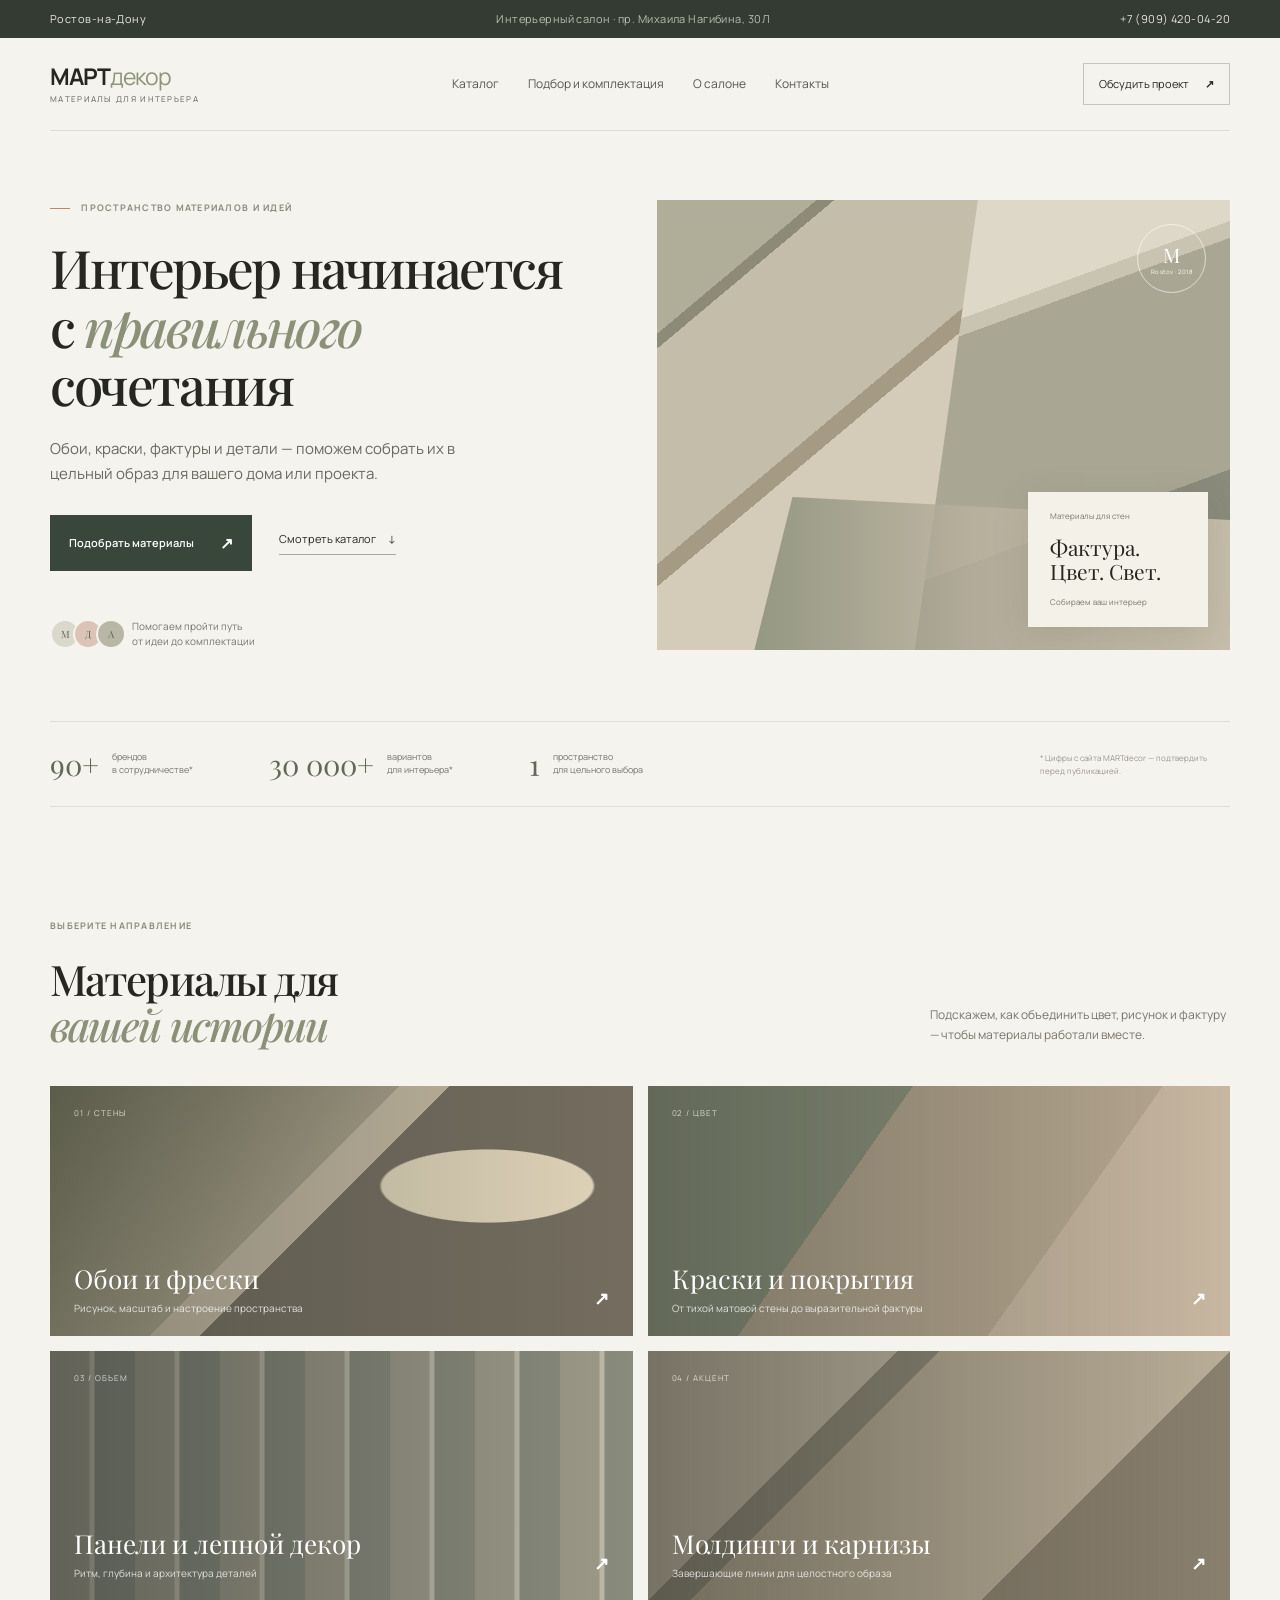
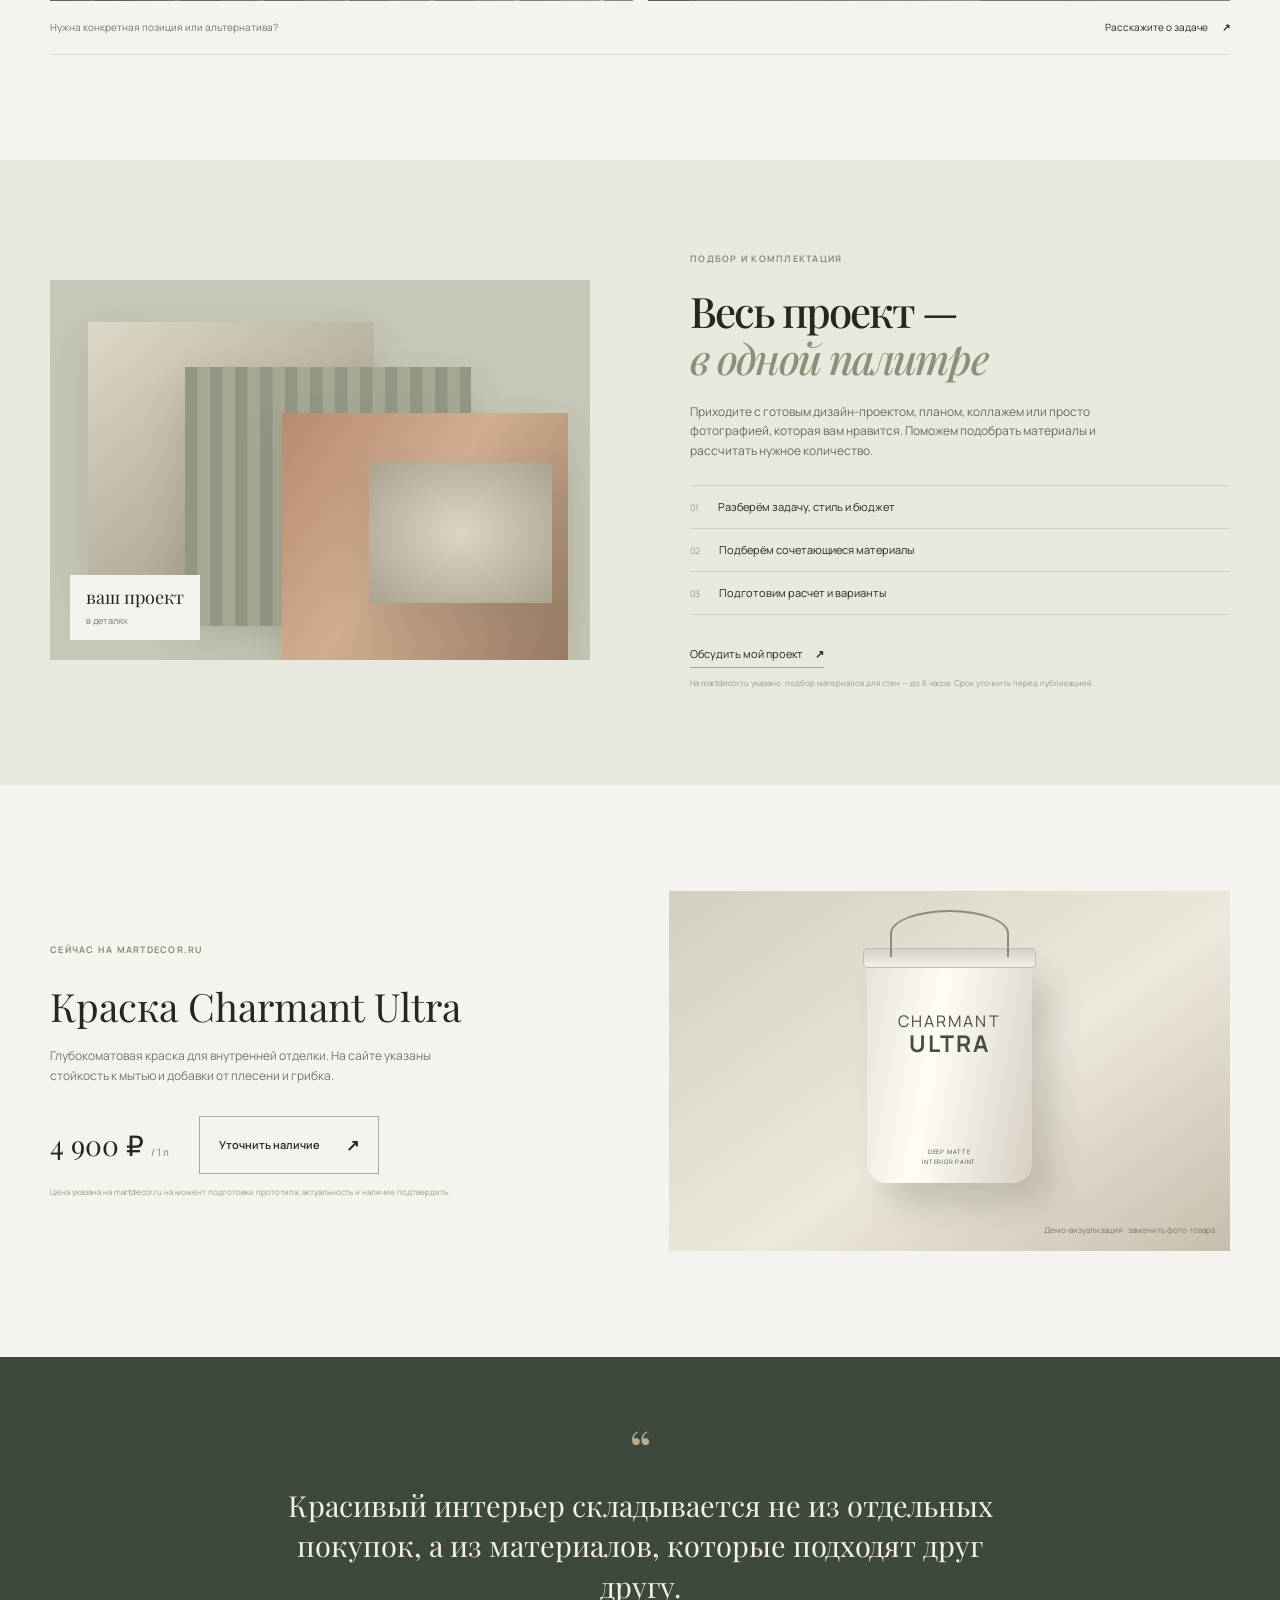
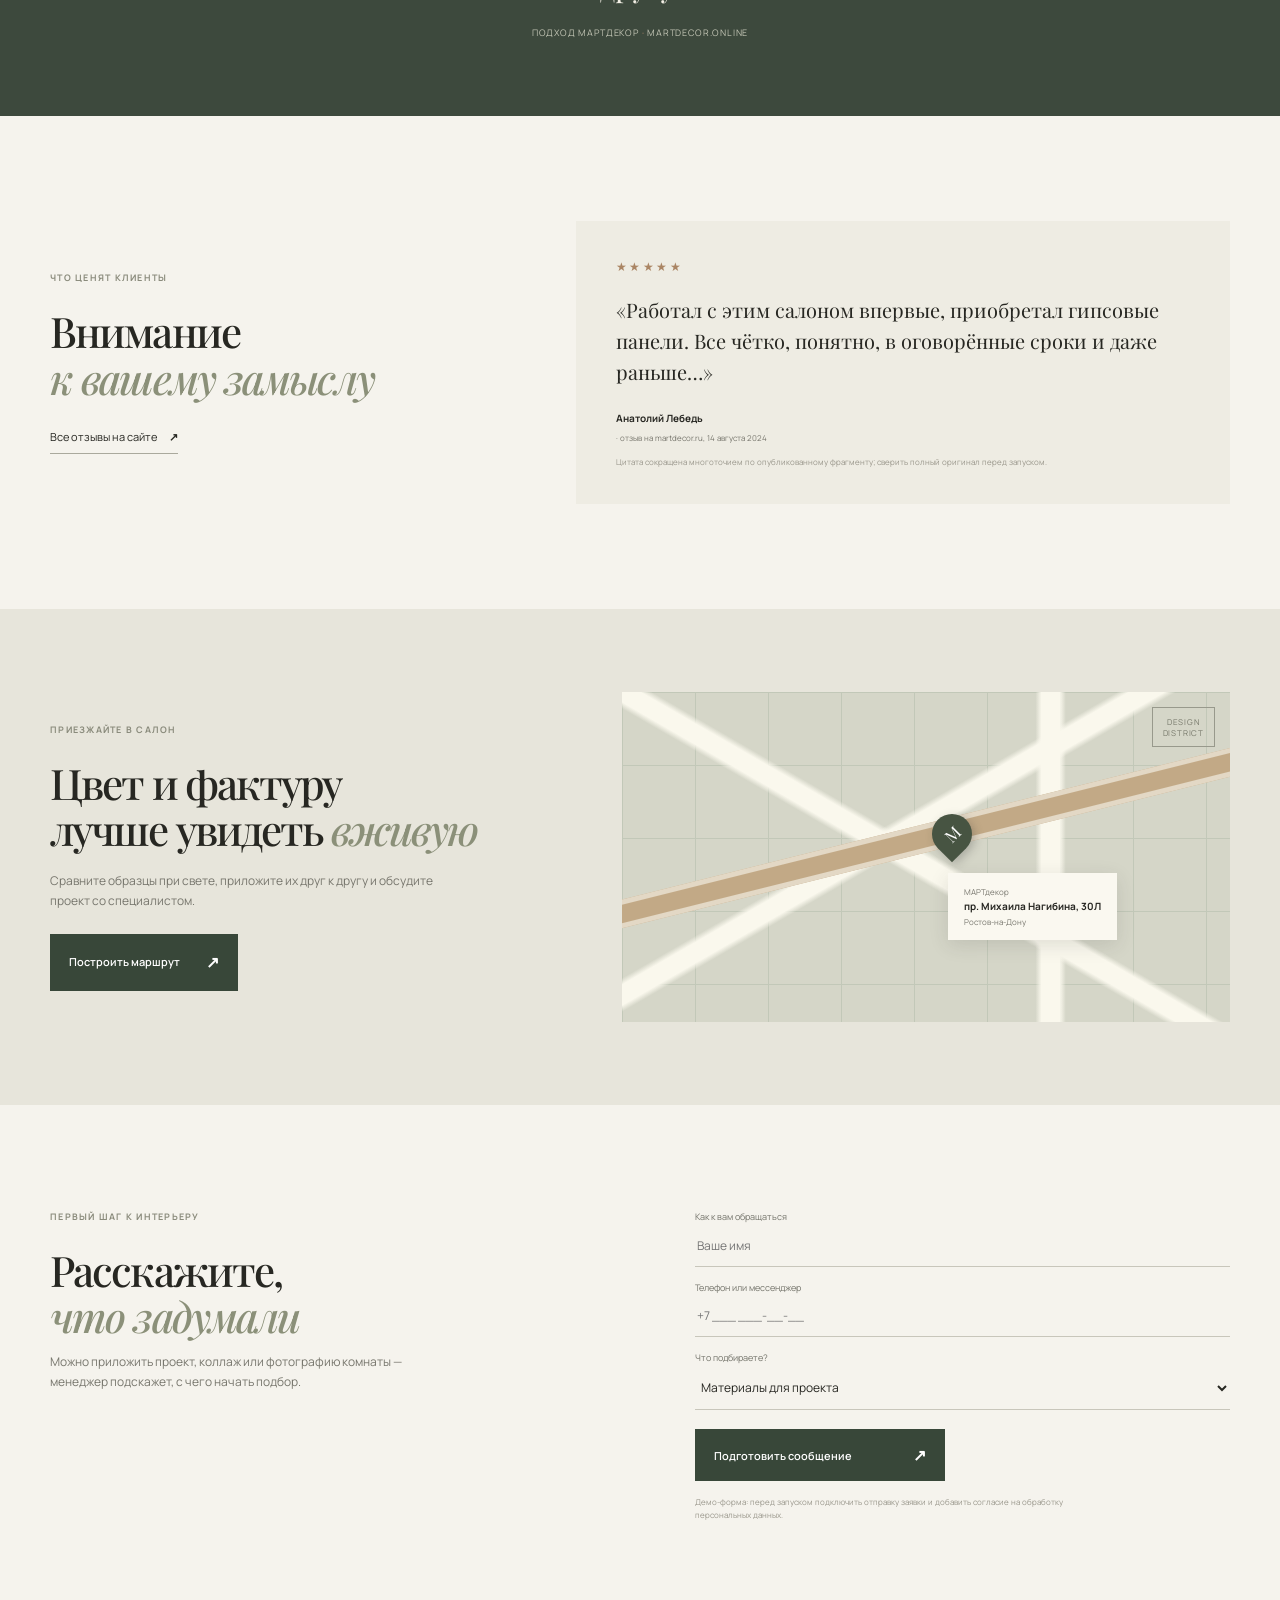
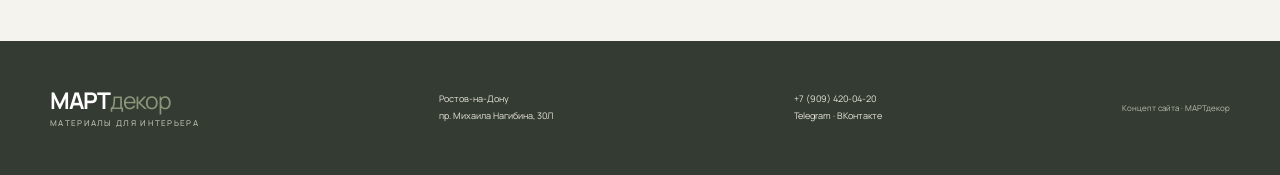
==== prototype/index.html @ 270fc5ff "Publish MARTdecor presale prototype" ====
<!doctype html>
<html lang="ru">
<head>
  <meta charset="utf-8"><meta name="viewport" content="width=device-width, initial-scale=1">
  <meta name="description" content="МАРТдекор — материалы для интерьера, подбор сочетаний и комплектация проекта в Ростове-на-Дону.">
  <title>МАРТдекор — материалы, которые складываются в интерьер</title>
  <link rel="preconnect" href="https://fonts.googleapis.com"><link rel="preconnect" href="https://fonts.gstatic.com" crossorigin>
  <link href="https://fonts.googleapis.com/css2?family=Manrope:wght@400;500;600;700&family=Playfair+Display:wght@500;600&display=swap" rel="stylesheet">
  <link rel="stylesheet" href="css/style.css">
</head>
<body>
<div class="topline">Ростов-на-Дону <span>Интерьерный салон · пр. Михаила Нагибина, 30Л</span><a href="tel:+79094200420">+7 (909) 420-04-20</a></div>
<header class="header wrap"><a class="logo" href="#top">МАРТ<span>декор</span><i>материалы для интерьера</i></a><nav><a href="#catalog">Каталог</a><a href="#approach">Подбор и комплектация</a><a href="#about">О салоне</a><a href="#contacts">Контакты</a></nav><a class="header-cta" href="#request">Обсудить проект <b>↗</b></a><button class="menu" aria-label="Открыть меню">☰</button></header>
<main id="top">
  <section class="hero wrap"><div class="hero-copy"><p class="eyebrow"><span></span> Пространство материалов и идей</p><h1>Интерьер начинается<br>с <em>правильного</em> сочетания</h1><p class="lead">Обои, краски, фактуры и детали — поможем собрать их в цельный образ для вашего дома или проекта.</p><div class="hero-actions"><a class="button dark" href="#request">Подобрать материалы <span>↗</span></a><a class="text-link" href="#catalog">Смотреть каталог <span>↓</span></a></div><div class="hero-note"><div class="avatars"><i>М</i><i>Д</i><i>А</i></div><span>Помогаем пройти путь<br>от идеи до комплектации</span></div></div>
    <div class="hero-art"><div class="art-panel art-a"></div><div class="art-panel art-b"></div><div class="art-panel art-c"></div><div class="art-label"><small>Материалы для стен</small><strong>Фактура.<br>Цвет. Свет.</strong><span>Собираем ваш интерьер</span></div><div class="circle-stamp">M<br><small>Rostov · 2018</small></div></div>
  </section>
  <section class="trust wrap"><div><strong>90+</strong><span>брендов<br>в сотрудничестве*</span></div><div><strong>30 000+</strong><span>вариантов<br>для интерьера*</span></div><div><strong>1</strong><span>пространство<br>для цельного выбора</span></div><p>* Цифры с сайта MARTdecor — подтвердить перед публикацией.</p></section>
  <section class="section wrap" id="catalog"><div class="section-head"><div><p class="eyebrow">Выберите направление</p><h2>Материалы для<br><em>вашей истории</em></h2></div><p>Подскажем, как объединить цвет, рисунок и фактуру — чтобы материалы работали вместе.</p></div>
    <div class="category-grid">
      <a class="category cat-wall" href="#request"><span class="category-no">01 / стены</span><div><h3>Обои и фрески</h3><p>Рисунок, масштаб и настроение пространства</p></div><b>↗</b></a>
      <a class="category cat-paint" href="#request"><span class="category-no">02 / цвет</span><div><h3>Краски и покрытия</h3><p>От тихой матовой стены до выразительной фактуры</p></div><b>↗</b></a>
      <a class="category cat-panel" href="#request"><span class="category-no">03 / объем</span><div><h3>Панели и лепной декор</h3><p>Ритм, глубина и архитектура деталей</p></div><b>↗</b></a>
      <a class="category cat-detail" href="#request"><span class="category-no">04 / акцент</span><div><h3>Молдинги и карнизы</h3><p>Завершающие линии для целостного образа</p></div><b>↗</b></a>
    </div><div class="catalog-foot"><span>Нужна конкретная позиция или альтернатива?</span><a href="#request">Расскажите о задаче <b>↗</b></a></div>
  </section>
  <section class="approach" id="approach"><div class="wrap approach-inner"><div class="approach-visual"><div class="swatch s1"></div><div class="swatch s2"></div><div class="swatch s3"></div><div class="swatch s4"></div><div class="swatch-caption">ваш проект<br><small>в деталях</small></div></div><div class="approach-copy"><p class="eyebrow">Подбор и комплектация</p><h2>Весь проект —<br><em>в одной палитре</em></h2><p>Приходите с готовым дизайн-проектом, планом, коллажем или просто фотографией, которая вам нравится. Поможем подобрать материалы и рассчитать нужное количество.</p><ul><li><span>01</span> Разберём задачу, стиль и бюджет</li><li><span>02</span> Подберём сочетающиеся материалы</li><li><span>03</span> Подготовим расчет и варианты</li></ul><a href="#request" class="text-link">Обсудить мой проект <b>↗</b></a><small class="source-note">На martdecor.ru указано: подбор материалов для стен — до 6 часов. Срок уточнить перед публикацией.</small></div></div></section>
  <section class="product wrap"><div class="product-copy"><p class="eyebrow">Сейчас на martdecor.ru</p><h2>Краска Charmant Ultra</h2><p>Глубокоматовая краска для внутренней отделки. На сайте указаны стойкость к мытью и добавки от плесени и грибка.</p><div class="product-bottom"><strong>4 900 ₽ <small>/ 1 л</small></strong><a class="button outline" href="#request">Уточнить наличие <span>↗</span></a></div><small class="source-note">Цена указана на martdecor.ru на момент подготовки прототипа; актуальность и наличие подтвердить.</small></div><div class="product-image"><div class="paint-can"><span>CHARMANT<br><b>ULTRA</b></span><small>DEEP MATTE<br>INTERIOR PAINT</small></div><span class="image-placeholder">Демо-визуализация · заменить фото товара</span></div></section>
  <section class="quote"><div class="wrap quote-inner"><span class="quote-mark">“</span><blockquote>Красивый интерьер складывается не из отдельных покупок, а из материалов, которые подходят друг другу.</blockquote><p>Подход МАРТдекор <span>·</span> martdecor.online</p></div></section>
  <section class="review wrap"><div><p class="eyebrow">Что ценят клиенты</p><h2>Внимание<br><em>к вашему замыслу</em></h2><a href="https://martdecor.ru/" class="text-link" target="_blank" rel="noreferrer">Все отзывы на сайте <b>↗</b></a></div><figure><div class="stars">★★★★★</div><blockquote>«Работал с этим салоном впервые, приобретал гипсовые панели. Все чётко, понятно, в оговорённые сроки и даже раньше…»</blockquote><figcaption>Анатолий Лебедь <span>· отзыв на martdecor.ru, 14 августа 2024</span></figcaption><small class="source-note">Цитата сокращена многоточием по опубликованному фрагменту; сверить полный оригинал перед запуском.</small></figure></section>
  <section class="visit" id="contacts"><div class="wrap visit-inner"><div><p class="eyebrow">Приезжайте в салон</p><h2>Цвет и фактуру<br>лучше увидеть <em>вживую</em></h2><p>Сравните образцы при свете, приложите их друг к другу и обсудите проект со специалистом.</p><a class="button dark" href="https://yandex.ru/maps/?text=Ростов-на-Дону%20проспект%20Михаила%20Нагибина%2030Л" target="_blank" rel="noreferrer">Построить маршрут <span>↗</span></a></div><div class="map-card"><div class="map-lines"></div><div class="map-pin">M</div><div class="map-label"><small>МАРТдекор</small><strong>пр. Михаила Нагибина, 30Л</strong><span>Ростов-на-Дону</span></div><div class="map-stamp">Design<br>District</div></div></div></section>
  <section class="request wrap" id="request"><div><p class="eyebrow">Первый шаг к интерьеру</p><h2>Расскажите,<br><em>что задумали</em></h2><p>Можно приложить проект, коллаж или фотографию комнаты — менеджер подскажет, с чего начать подбор.</p></div><form id="request-form"><label>Как к вам обращаться<input name="name" placeholder="Ваше имя" required></label><label>Телефон или мессенджер<input name="contact" placeholder="+7 ___ ___-__-__" required></label><label>Что подбираете?<select name="topic"><option>Материалы для проекта</option><option>Обои или фреска</option><option>Краска или декоративное покрытие</option><option>Панели или лепной декор</option><option>Другое</option></select></label><button class="button dark" type="submit">Подготовить сообщение <span>↗</span></button><small>Демо-форма: перед запуском подключить отправку заявки и добавить согласие на обработку персональных данных.</small><p class="form-result" aria-live="polite"></p></form></section>
</main>
<footer><div class="wrap footer-inner"><a class="logo" href="#top">МАРТ<span>декор</span><i>материалы для интерьера</i></a><div class="footer-address">Ростов-на-Дону<br>пр. Михаила Нагибина, 30Л</div><div><a href="tel:+79094200420">+7 (909) 420-04-20</a><br><a href="https://t.me/martdecorrostov" target="_blank" rel="noreferrer">Telegram</a> · <a href="https://vk.ru/martdecoronline" target="_blank" rel="noreferrer">ВКонтакте</a></div><small>Концепт сайта · МАРТдекор</small></div></footer>
<script src="js/main.js"></script>
</body></html>
---- prototype/css/style.css ----
:root{--ink:#272722;--muted:#77766d;--paper:#f5f3ed;--white:#fffefa;--green:#384739;--sage:#a6a892;--line:#dedbd1;--clay:#bf866b;--serif:'Playfair Display',Georgia,serif;--sans:'Manrope',Arial,sans-serif}*{box-sizing:border-box}html{scroll-behavior:smooth}body{margin:0;color:var(--ink);background:var(--paper);font-family:var(--sans);font-size:14px;line-height:1.65}a{color:inherit;text-decoration:none}.wrap{width:min(1180px,calc(100% - 72px));margin:auto}.topline{height:38px;background:#343b32;color:#e9e7dc;padding:0 max(calc((100% - 1180px)/2),36px);display:flex;align-items:center;justify-content:space-between;font-size:11px;letter-spacing:.04em}.topline span{color:#b9bdad}.header{height:93px;display:flex;align-items:center;justify-content:space-between;border-bottom:1px solid var(--line)}.logo{font-size:23px;font-weight:700;line-height:1;letter-spacing:-1px}.logo span{font-weight:400;color:#8d967b}.logo i{display:block;font-style:normal;font-weight:500;font-size:8px;letter-spacing:1.3px;text-transform:uppercase;color:var(--muted);margin-top:7px}.header nav{display:flex;gap:29px;color:#55564e;font-size:12px}.header nav a:hover,.text-link:hover{color:#9b684d}.header-cta{border:1px solid #c7c4b8;padding:11px 15px;font-size:11px}.header-cta b{margin-left:14px}.menu{display:none;border:0;background:none;font-size:22px}.hero{min-height:590px;display:grid;grid-template-columns:1fr 1.04fr;align-items:center;gap:56px;padding-top:38px;padding-bottom:40px}.eyebrow{text-transform:uppercase;letter-spacing:.14em;font-size:9px;font-weight:700;color:#8a8b7c;margin:0 0 22px}.eyebrow span{display:inline-block;width:20px;height:1px;background:var(--clay);vertical-align:middle;margin-right:8px}.hero h1,.section h2,.approach h2,.visit h2,.request h2,.review h2{font-family:var(--serif);font-weight:500;letter-spacing:-.045em;line-height:1.11;font-size:53px;margin:0}.hero h1 em,h2 em{font-weight:500;color:#8b9079}.lead{font-size:15px;color:#69695f;max-width:430px;margin:23px 0 28px}.hero-actions{display:flex;align-items:center;gap:27px}.button{display:inline-flex;align-items:center;justify-content:space-between;gap:26px;padding:15px 19px;font-family:var(--sans);font-size:11px;font-weight:600;border:0;cursor:pointer;transition:.2s}.button span{font-size:16px}.button.dark{background:var(--green);color:white}.button.dark:hover{background:#58614d}.button.outline{border:1px solid #aaa99d;color:var(--ink);background:transparent}.text-link{font-size:11px;border-bottom:1px solid #aaa99d;padding-bottom:6px}.text-link span,.text-link b{margin-left:10px}.hero-note{display:flex;align-items:center;gap:13px;margin-top:48px;font-size:10px;color:var(--muted);line-height:1.5}.avatars{display:flex}.avatars i{font-style:normal;width:30px;height:30px;border-radius:50%;display:grid;place-items:center;background:#d9d8ca;border:2px solid var(--paper);margin-right:-7px;font-family:var(--serif);color:#626757}.avatars i:nth-child(2){background:#dbc4b6}.avatars i:nth-child(3){background:#b8b7a5}.hero-art{height:450px;position:relative;overflow:hidden;background:#d6d5c9}.art-panel{position:absolute;inset:0}.art-a{width:61%;right:auto;background:linear-gradient(140deg,#b0ad99 0 18%,#8d8b77 18% 20%,#c3bdaa 20% 49%,#a59b84 49% 52%,#d4cbb8 52%);clip-path:polygon(0 0,100% 0,87% 100%,0 100%)}.art-b{left:45%;width:55%;background:linear-gradient(160deg,#ded8c8 0 24%,#c9c3b2 24% 27%,#a9a794 27% 68%,#8a8b7b 68%);clip-path:polygon(20% 0,100% 0,100% 100%,0 100%)}.art-c{inset:auto 0 0 17%;height:34%;background:linear-gradient(90deg,#868c76,#b9b19e 45%,#d3c9b5);clip-path:polygon(8% 0,100% 15%,100% 100%,0 100%);opacity:.82}.art-label{position:absolute;right:22px;bottom:23px;background:#f4f1e8;padding:17px 22px 19px;width:180px;box-shadow:0 8px 35px #36372b20}.art-label small,.art-label span{font-size:8px;color:#79796d;display:block}.art-label strong{display:block;font:21px/1.15 var(--serif);margin:12px 0}.circle-stamp{position:absolute;top:24px;right:24px;border:1px solid #fff9;color:#fff;width:69px;height:69px;border-radius:50%;display:grid;align-content:center;text-align:center;font:20px var(--serif)}.circle-stamp small{font:6px var(--sans);letter-spacing:.08em}.trust{border-top:1px solid var(--line);border-bottom:1px solid var(--line);display:flex;align-items:center;gap:76px;padding:23px 0;position:relative}.trust div{display:flex;align-items:center;gap:13px}.trust strong{font:29px var(--serif);color:#606a57}.trust span{font-size:9px;line-height:1.4;color:var(--muted)}.trust>p{margin:0 0 0 auto;max-width:190px;font-size:8px;color:#98968c}.section{padding-top:112px;padding-bottom:105px}.section-head{display:flex;align-items:end;justify-content:space-between;margin-bottom:37px}.section-head h2,.approach h2,.visit h2,.request h2,.review h2{font-size:42px}.section-head>p{width:300px;color:var(--muted);font-size:12px;margin-bottom:4px}.category-grid{display:grid;grid-template-columns:1fr 1fr;gap:15px}.category{height:250px;position:relative;padding:20px 24px;display:flex;flex-direction:column;justify-content:space-between;overflow:hidden;color:white;background:#777}.category:before{content:'';position:absolute;inset:0;transition:.5s}.category:hover:before{transform:scale(1.04)}.category>*{position:relative;z-index:1}.category-no{font-size:8px;letter-spacing:.12em;text-transform:uppercase;opacity:.75}.category h3{font:26px var(--serif);margin:0 0 4px}.category p{font-size:10px;opacity:.8;margin:0}.category>b{position:absolute;right:24px;bottom:22px;font-size:18px}.cat-wall:before{background:linear-gradient(90deg,#33372f66,#33372f05),radial-gradient(ellipse at 75% 40%,#e4d8bd 0 17%,transparent 17.5%),linear-gradient(135deg,#77755e,#a9a18a 42%,#c7bba5 42% 48%,#756e60 48%)}.cat-paint:before{background:linear-gradient(90deg,#34392f77,#34392f00),linear-gradient(125deg,#8c927d 0 35%,#b8a891 35% 68%,#c8b7a1 68%)}.cat-panel:before{background:linear-gradient(90deg,#272b2780,#272b2700),repeating-linear-gradient(90deg,#9d9a89 0 39px,#bebaa8 40px 44px,#898b7d 45px 85px)}.cat-detail:before{background:linear-gradient(90deg,#31312988,#31312900),linear-gradient(135deg,#c7bda9 0 30%,#8e8a78 30% 35%,#b9ad97 35% 70%,#8a806e 70%)}.catalog-foot{display:flex;justify-content:space-between;border-bottom:1px solid var(--line);padding:18px 0;color:var(--muted);font-size:10px}.catalog-foot a{color:var(--ink)}.catalog-foot b{margin-left:12px}.approach{background:#e9e8de}.approach-inner{display:grid;grid-template-columns:1fr 1fr;gap:100px;align-items:center;padding-top:92px;padding-bottom:96px}.approach-visual{height:380px;position:relative;background:#c7c7b7;overflow:hidden}.swatch{position:absolute;width:53%;height:68%;box-shadow:0 18px 38px #49483c28}.s1{left:7%;top:11%;background:linear-gradient(140deg,#ded8c8,#b9b4a0 53%,#928b79)}.s2{left:25%;top:23%;background:repeating-linear-gradient(90deg,#919783 0 12px,#a5a994 13px 25px)}.s3{left:43%;top:35%;background:linear-gradient(125deg,#b68b70,#d1ae91 45%,#957960)}.s4{left:59%;top:48%;width:34%;height:37%;background:radial-gradient(ellipse at 50% 50%,#ddd5c4,#a9a28f)}.swatch-caption{position:absolute;bottom:20px;left:20px;background:#f5f3ed;padding:12px 16px;font:18px var(--serif);line-height:1.15}.swatch-caption small{font:9px var(--sans);color:var(--muted)}.approach-copy>p:not(.eyebrow){font-size:12px;color:#68695f;max-width:450px;margin:20px 0}.approach-copy ul{list-style:none;padding:0;margin:24px 0 26px;border-top:1px solid #d1d0c4}.approach-copy li{border-bottom:1px solid #d1d0c4;padding:12px 0;font-size:11px}.approach-copy li span{font-size:9px;color:#989a88;margin-right:17px}.source-note{display:block;font-size:8px;line-height:1.5;color:#99968b;margin-top:12px}.product{display:grid;grid-template-columns:1fr 1.05fr;gap:84px;align-items:center;padding-top:106px;padding-bottom:106px}.product-copy h2{font:39px var(--serif);margin:0 0 14px}.product-copy>p:not(.eyebrow){font-size:12px;color:var(--muted);max-width:390px}.product-bottom{display:flex;align-items:center;gap:30px;margin-top:30px}.product-bottom>strong{font:28px var(--serif)}.product-bottom small{font:10px var(--sans);color:var(--muted)}.product-image{height:360px;display:grid;place-items:center;position:relative;background:linear-gradient(145deg,#d3d0c0,#ece8dc 56%,#c5c0ad)}.paint-can{width:165px;height:225px;background:linear-gradient(100deg,#e7e3d8,#fffdf5 40%,#d6d0c3);border-radius:7px 7px 20px 20px;box-shadow:19px 22px 32px #35332930;position:relative;padding:55px 18px 15px;display:flex;flex-direction:column;justify-content:space-between;color:#43503f}.paint-can:before{content:'';position:absolute;height:18px;left:-4px;right:-4px;top:-10px;border-radius:4px;background:linear-gradient(#d5d0c4,#f3efe4);border:1px solid #c3bdae}.paint-can:after{content:'';position:absolute;border:2px solid #8c8b7e;border-bottom:0;width:115px;height:45px;border-radius:50% 50% 0 0;left:23px;top:-48px}.paint-can span{text-align:center;font-size:16px;letter-spacing:.13em;line-height:1.1}.paint-can span b{font-size:23px}.paint-can small{text-align:center;font-size:6px;letter-spacing:.13em}.image-placeholder{position:absolute;bottom:14px;right:15px;font-size:8px;color:#77766d}.quote{background:#3d493d;color:#f4f0e6;text-align:center}.quote-inner{padding:69px 20px 66px;max-width:850px}.quote-mark{font:55px var(--serif);color:#b5ad92;line-height:.8}.quote blockquote{font:29px/1.4 var(--serif);margin:8px auto 20px;max-width:760px}.quote p{font-size:9px;letter-spacing:.09em;color:#c3c5b5;text-transform:uppercase}.quote p span{color:#c99473}.review{padding-top:105px;padding-bottom:105px;display:grid;grid-template-columns:.8fr 1.2fr;gap:90px;align-items:center}.review .text-link{display:inline-block;margin-top:27px}.review figure{margin:0;background:#eeece3;padding:36px 40px}.stars{color:#aa8564;letter-spacing:.2em;font-size:12px}.review figure blockquote{font:20px/1.55 var(--serif);margin:17px 0 23px}.review figcaption{font-size:10px;font-weight:700}.review figcaption span{display:block;font-size:8px;font-weight:400;color:var(--muted);margin-top:4px}.visit{background:#e7e5db}.visit-inner{display:grid;grid-template-columns:.9fr 1.1fr;gap:75px;align-items:center;padding-top:83px;padding-bottom:83px}.visit-inner>div:first-child>p:not(.eyebrow){max-width:390px;color:var(--muted);font-size:12px;margin:18px 0 24px}.map-card{height:330px;position:relative;overflow:hidden;background-color:#d5d6c8;background-image:linear-gradient(30deg,transparent 46%,#faf8ed 47% 50%,transparent 51%),linear-gradient(150deg,transparent 42%,#faf8ed 43% 46%,transparent 47%),linear-gradient(90deg,transparent 68%,#faf8ed 69% 72%,transparent 73%),linear-gradient(#c2c8b8 1px,transparent 1px),linear-gradient(90deg,#c2c8b8 1px,transparent 1px);background-size:auto,auto,auto,73px 73px,73px 73px}.map-lines{position:absolute;inset:40% -20% auto;height:28px;background:#c2a986;transform:rotate(-14deg);border-block:5px solid #e3d8c5}.map-pin{position:absolute;top:37%;left:51%;width:40px;height:40px;border-radius:50% 50% 50% 0;transform:rotate(-45deg);display:grid;place-items:center;background:#475442;color:white;font:17px var(--serif);box-shadow:0 4px 10px #3334}.map-pin:first-letter{transform:rotate(45deg)}.map-label{position:absolute;top:55%;left:calc(51% + 16px);background:#faf8f0;padding:12px 16px;box-shadow:0 5px 18px #3332}.map-label small,.map-label span{display:block;color:var(--muted);font-size:8px}.map-label strong{display:block;font-size:10px}.map-stamp{position:absolute;right:15px;top:15px;border:1px solid #98998c;padding:8px 10px;text-align:center;text-transform:uppercase;letter-spacing:.1em;font-size:8px;line-height:1.4;color:#77796b}.request{display:grid;grid-template-columns:1fr 1fr;gap:110px;padding-top:105px;padding-bottom:105px}.request>div>p:not(.eyebrow){max-width:380px;font-size:12px;color:var(--muted)}.request form{display:grid;gap:14px}.request label{font-size:9px;color:#73736a}.request input,.request select{display:block;width:100%;border:0;border-bottom:1px solid #c8c6bb;background:transparent;padding:12px 2px;font:12px var(--sans);color:var(--ink);outline:none}.request input:focus,.request select:focus{border-color:var(--green)}.request form .button{margin-top:5px;max-width:250px}.request form>small{font-size:8px;color:#99968b;max-width:390px}.form-result{margin:0;color:var(--green);font-size:11px}footer{background:#343b32;color:#e9e7dc}.footer-inner{min-height:134px;display:flex;align-items:center;justify-content:space-between}.footer-inner .logo{color:white}.footer-inner .logo i{color:#b9bdad}.footer-inner>div,.footer-inner>div a{font-size:9px;line-height:1.8}.footer-inner>small{font-size:8px;color:#b9bdad}.footer-inner>div a:hover{color:white}
@media(max-width:900px){.wrap{width:calc(100% - 44px)}.header nav{gap:15px}.header nav a{font-size:10px}.header-cta{display:none}.hero{gap:28px;min-height:510px}.hero h1{font-size:43px}.hero-art{height:390px}.trust{gap:30px}.trust>p{display:none}.approach-inner,.visit-inner{gap:45px}.product{gap:45px}.review{gap:45px}.request{gap:50px}}
@media(max-width:650px){body{font-size:13px}.wrap{width:calc(100% - 36px)}.topline{padding:0 18px;height:34px;font-size:9px}.topline span{display:none}.header{height:72px}.header nav{display:none;position:absolute;z-index:5;top:106px;left:0;right:0;padding:15px 20px;background:var(--paper);border-bottom:1px solid var(--line);flex-direction:column}.header nav.open{display:flex}.menu{display:block}.logo{font-size:21px}.hero{display:flex;flex-direction:column;align-items:stretch;gap:30px;padding-top:54px}.hero h1{font-size:41px}.lead{font-size:13px}.hero-art{height:330px}.hero-note{margin-top:32px}.trust{gap:17px;justify-content:space-between;padding:18px 0}.trust div{display:block}.trust strong{display:block;font-size:24px}.trust span{font-size:8px}.section{padding-top:75px;padding-bottom:70px}.section-head{display:block}.section-head h2,.approach h2,.visit h2,.request h2,.review h2{font-size:36px}.section-head>p{width:auto;max-width:350px;margin-top:17px}.category-grid{grid-template-columns:1fr;gap:10px}.category{height:208px}.category h3{font-size:24px}.catalog-foot{gap:14px;align-items:start}.catalog-foot span{max-width:170px}.approach-inner{grid-template-columns:1fr;gap:35px;padding-top:65px;padding-bottom:68px}.approach-visual{height:290px}.approach-copy>p:not(.eyebrow){font-size:11px}.product{grid-template-columns:1fr;gap:28px;padding-top:70px;padding-bottom:70px}.product-copy h2{font-size:33px}.product-image{height:300px}.product-bottom{gap:16px}.product-bottom .button{padding:13px}.quote-inner{padding:54px 0}.quote blockquote{font-size:23px}.review{grid-template-columns:1fr;gap:28px;padding-top:72px;padding-bottom:72px}.review figure{padding:27px 24px}.review figure blockquote{font-size:18px}.visit-inner{grid-template-columns:1fr;gap:30px;padding-top:65px;padding-bottom:65px}.map-card{height:275px}.request{grid-template-columns:1fr;gap:28px;padding-top:72px;padding-bottom:72px}.footer-inner{padding-top:25px;padding-bottom:25px;display:grid;grid-template-columns:1fr 1fr;gap:20px}.footer-inner>small{grid-column:1 / -1}.footer-address{font-size:8px!important}}
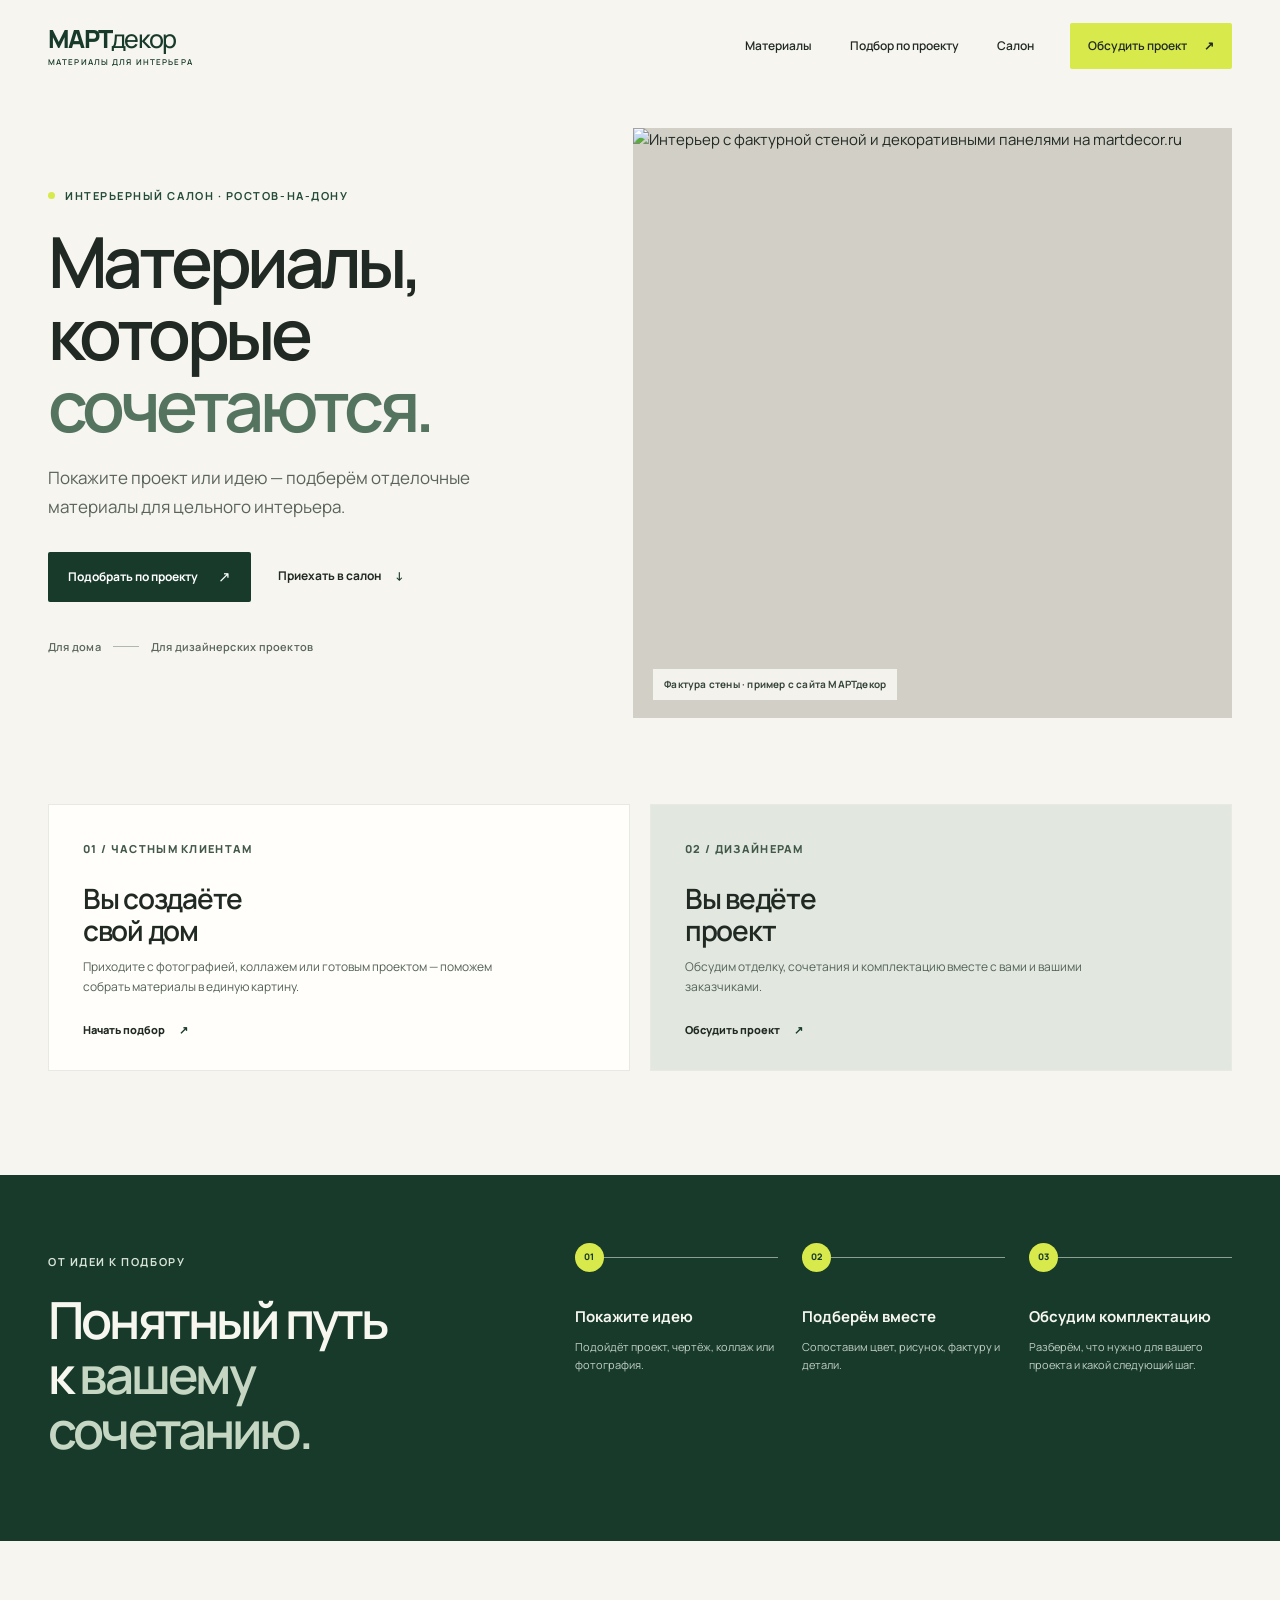
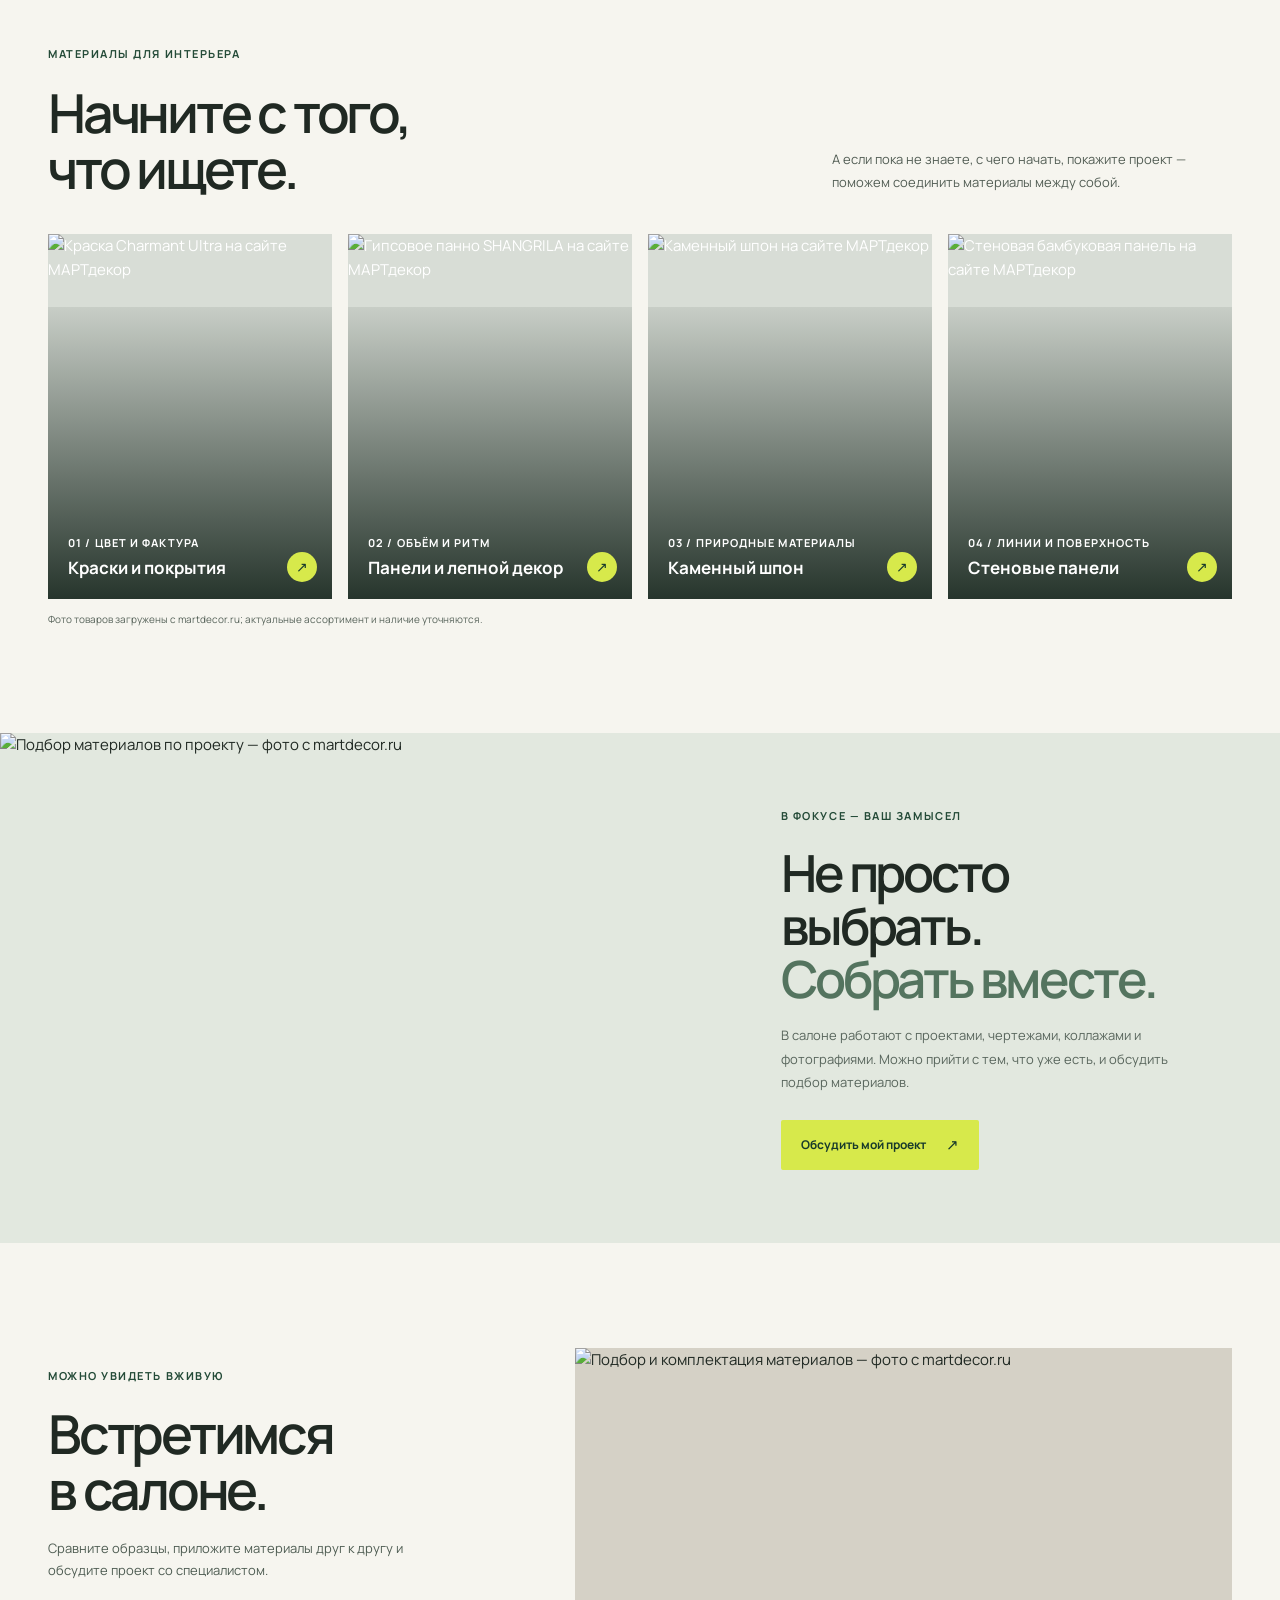
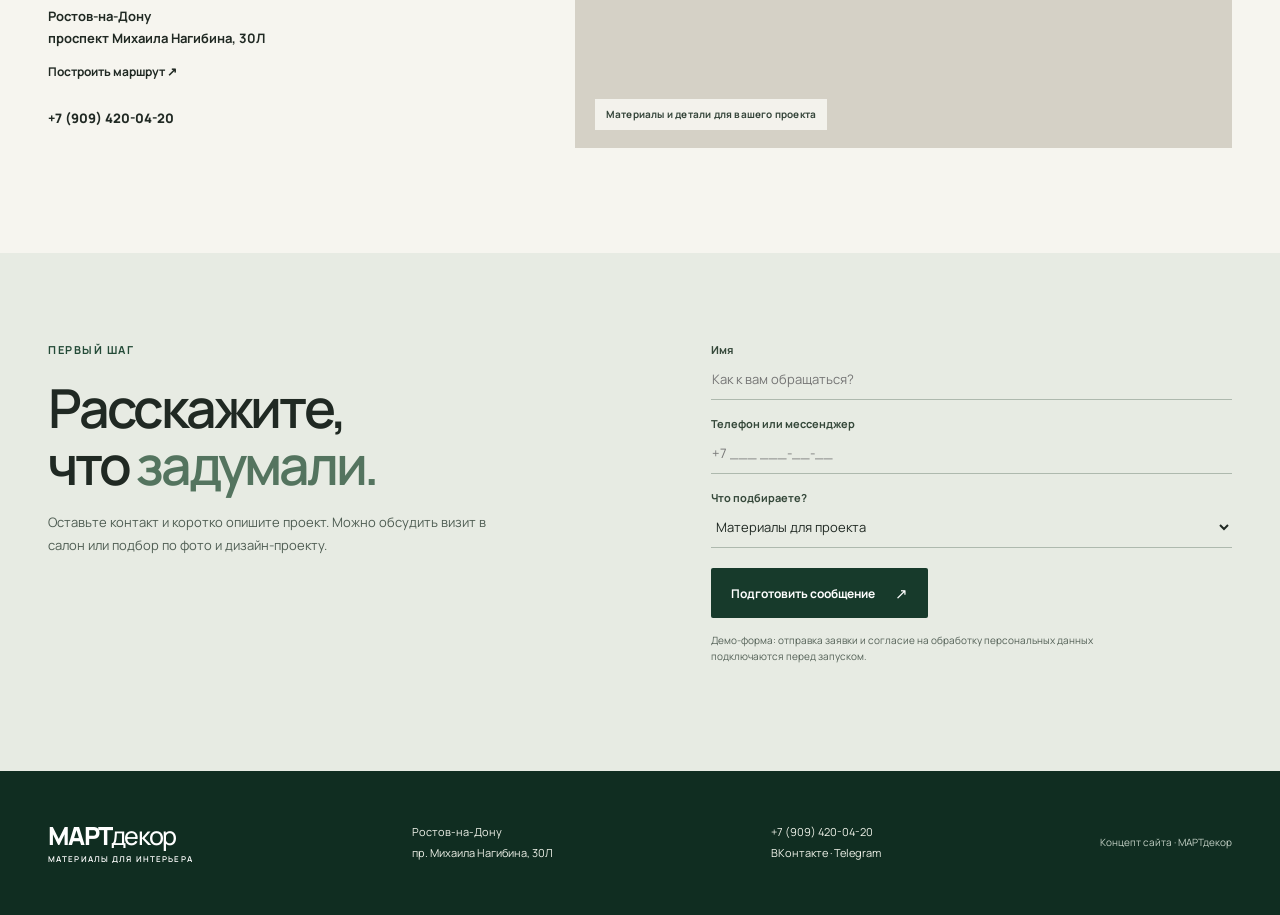
==== commit fa1e03d6: "Refresh MARTdecor visual prototype" ====
--- a/prototype/index.html
+++ b/prototype/index.html
@@ -1,36 +1,69 @@
 <!doctype html>
 <html lang="ru">
 <head>
-  <meta charset="utf-8"><meta name="viewport" content="width=device-width, initial-scale=1">
-  <meta name="description" content="МАРТдекор — материалы для интерьера, подбор сочетаний и комплектация проекта в Ростове-на-Дону.">
-  <title>МАРТдекор — материалы, которые складываются в интерьер</title>
-  <link rel="preconnect" href="https://fonts.googleapis.com"><link rel="preconnect" href="https://fonts.gstatic.com" crossorigin>
-  <link href="https://fonts.googleapis.com/css2?family=Manrope:wght@400;500;600;700&family=Playfair+Display:wght@500;600&display=swap" rel="stylesheet">
+  <meta charset="utf-8">
+  <meta name="viewport" content="width=device-width, initial-scale=1">
+  <meta name="description" content="МАРТдекор — интерьерный салон отделочных материалов в Ростове-на-Дону. Подбор сочетаний по вашему проекту.">
+  <title>МАРТдекор — материалы для цельного интерьера</title>
+  <link rel="preconnect" href="https://fonts.googleapis.com">
+  <link rel="preconnect" href="https://fonts.gstatic.com" crossorigin>
+  <link href="https://fonts.googleapis.com/css2?family=Manrope:wght@400;500;600;700;800&display=swap" rel="stylesheet">
   <link rel="stylesheet" href="css/style.css">
 </head>
 <body>
-<div class="topline">Ростов-на-Дону <span>Интерьерный салон · пр. Михаила Нагибина, 30Л</span><a href="tel:+79094200420">+7 (909) 420-04-20</a></div>
-<header class="header wrap"><a class="logo" href="#top">МАРТ<span>декор</span><i>материалы для интерьера</i></a><nav><a href="#catalog">Каталог</a><a href="#approach">Подбор и комплектация</a><a href="#about">О салоне</a><a href="#contacts">Контакты</a></nav><a class="header-cta" href="#request">Обсудить проект <b>↗</b></a><button class="menu" aria-label="Открыть меню">☰</button></header>
-<main id="top">
-  <section class="hero wrap"><div class="hero-copy"><p class="eyebrow"><span></span> Пространство материалов и идей</p><h1>Интерьер начинается<br>с <em>правильного</em> сочетания</h1><p class="lead">Обои, краски, фактуры и детали — поможем собрать их в цельный образ для вашего дома или проекта.</p><div class="hero-actions"><a class="button dark" href="#request">Подобрать материалы <span>↗</span></a><a class="text-link" href="#catalog">Смотреть каталог <span>↓</span></a></div><div class="hero-note"><div class="avatars"><i>М</i><i>Д</i><i>А</i></div><span>Помогаем пройти путь<br>от идеи до комплектации</span></div></div>
-    <div class="hero-art"><div class="art-panel art-a"></div><div class="art-panel art-b"></div><div class="art-panel art-c"></div><div class="art-label"><small>Материалы для стен</small><strong>Фактура.<br>Цвет. Свет.</strong><span>Собираем ваш интерьер</span></div><div class="circle-stamp">M<br><small>Rostov · 2018</small></div></div>
-  </section>
-  <section class="trust wrap"><div><strong>90+</strong><span>брендов<br>в сотрудничестве*</span></div><div><strong>30 000+</strong><span>вариантов<br>для интерьера*</span></div><div><strong>1</strong><span>пространство<br>для цельного выбора</span></div><p>* Цифры с сайта MARTdecor — подтвердить перед публикацией.</p></section>
-  <section class="section wrap" id="catalog"><div class="section-head"><div><p class="eyebrow">Выберите направление</p><h2>Материалы для<br><em>вашей истории</em></h2></div><p>Подскажем, как объединить цвет, рисунок и фактуру — чтобы материалы работали вместе.</p></div>
-    <div class="category-grid">
-      <a class="category cat-wall" href="#request"><span class="category-no">01 / стены</span><div><h3>Обои и фрески</h3><p>Рисунок, масштаб и настроение пространства</p></div><b>↗</b></a>
-      <a class="category cat-paint" href="#request"><span class="category-no">02 / цвет</span><div><h3>Краски и покрытия</h3><p>От тихой матовой стены до выразительной фактуры</p></div><b>↗</b></a>
-      <a class="category cat-panel" href="#request"><span class="category-no">03 / объем</span><div><h3>Панели и лепной декор</h3><p>Ритм, глубина и архитектура деталей</p></div><b>↗</b></a>
-      <a class="category cat-detail" href="#request"><span class="category-no">04 / акцент</span><div><h3>Молдинги и карнизы</h3><p>Завершающие линии для целостного образа</p></div><b>↗</b></a>
-    </div><div class="catalog-foot"><span>Нужна конкретная позиция или альтернатива?</span><a href="#request">Расскажите о задаче <b>↗</b></a></div>
-  </section>
-  <section class="approach" id="approach"><div class="wrap approach-inner"><div class="approach-visual"><div class="swatch s1"></div><div class="swatch s2"></div><div class="swatch s3"></div><div class="swatch s4"></div><div class="swatch-caption">ваш проект<br><small>в деталях</small></div></div><div class="approach-copy"><p class="eyebrow">Подбор и комплектация</p><h2>Весь проект —<br><em>в одной палитре</em></h2><p>Приходите с готовым дизайн-проектом, планом, коллажем или просто фотографией, которая вам нравится. Поможем подобрать материалы и рассчитать нужное количество.</p><ul><li><span>01</span> Разберём задачу, стиль и бюджет</li><li><span>02</span> Подберём сочетающиеся материалы</li><li><span>03</span> Подготовим расчет и варианты</li></ul><a href="#request" class="text-link">Обсудить мой проект <b>↗</b></a><small class="source-note">На martdecor.ru указано: подбор материалов для стен — до 6 часов. Срок уточнить перед публикацией.</small></div></div></section>
-  <section class="product wrap"><div class="product-copy"><p class="eyebrow">Сейчас на martdecor.ru</p><h2>Краска Charmant Ultra</h2><p>Глубокоматовая краска для внутренней отделки. На сайте указаны стойкость к мытью и добавки от плесени и грибка.</p><div class="product-bottom"><strong>4 900 ₽ <small>/ 1 л</small></strong><a class="button outline" href="#request">Уточнить наличие <span>↗</span></a></div><small class="source-note">Цена указана на martdecor.ru на момент подготовки прототипа; актуальность и наличие подтвердить.</small></div><div class="product-image"><div class="paint-can"><span>CHARMANT<br><b>ULTRA</b></span><small>DEEP MATTE<br>INTERIOR PAINT</small></div><span class="image-placeholder">Демо-визуализация · заменить фото товара</span></div></section>
-  <section class="quote"><div class="wrap quote-inner"><span class="quote-mark">“</span><blockquote>Красивый интерьер складывается не из отдельных покупок, а из материалов, которые подходят друг другу.</blockquote><p>Подход МАРТдекор <span>·</span> martdecor.online</p></div></section>
-  <section class="review wrap"><div><p class="eyebrow">Что ценят клиенты</p><h2>Внимание<br><em>к вашему замыслу</em></h2><a href="https://martdecor.ru/" class="text-link" target="_blank" rel="noreferrer">Все отзывы на сайте <b>↗</b></a></div><figure><div class="stars">★★★★★</div><blockquote>«Работал с этим салоном впервые, приобретал гипсовые панели. Все чётко, понятно, в оговорённые сроки и даже раньше…»</blockquote><figcaption>Анатолий Лебедь <span>· отзыв на martdecor.ru, 14 августа 2024</span></figcaption><small class="source-note">Цитата сокращена многоточием по опубликованному фрагменту; сверить полный оригинал перед запуском.</small></figure></section>
-  <section class="visit" id="contacts"><div class="wrap visit-inner"><div><p class="eyebrow">Приезжайте в салон</p><h2>Цвет и фактуру<br>лучше увидеть <em>вживую</em></h2><p>Сравните образцы при свете, приложите их друг к другу и обсудите проект со специалистом.</p><a class="button dark" href="https://yandex.ru/maps/?text=Ростов-на-Дону%20проспект%20Михаила%20Нагибина%2030Л" target="_blank" rel="noreferrer">Построить маршрут <span>↗</span></a></div><div class="map-card"><div class="map-lines"></div><div class="map-pin">M</div><div class="map-label"><small>МАРТдекор</small><strong>пр. Михаила Нагибина, 30Л</strong><span>Ростов-на-Дону</span></div><div class="map-stamp">Design<br>District</div></div></div></section>
-  <section class="request wrap" id="request"><div><p class="eyebrow">Первый шаг к интерьеру</p><h2>Расскажите,<br><em>что задумали</em></h2><p>Можно приложить проект, коллаж или фотографию комнаты — менеджер подскажет, с чего начать подбор.</p></div><form id="request-form"><label>Как к вам обращаться<input name="name" placeholder="Ваше имя" required></label><label>Телефон или мессенджер<input name="contact" placeholder="+7 ___ ___-__-__" required></label><label>Что подбираете?<select name="topic"><option>Материалы для проекта</option><option>Обои или фреска</option><option>Краска или декоративное покрытие</option><option>Панели или лепной декор</option><option>Другое</option></select></label><button class="button dark" type="submit">Подготовить сообщение <span>↗</span></button><small>Демо-форма: перед запуском подключить отправку заявки и добавить согласие на обработку персональных данных.</small><p class="form-result" aria-live="polite"></p></form></section>
-</main>
-<footer><div class="wrap footer-inner"><a class="logo" href="#top">МАРТ<span>декор</span><i>материалы для интерьера</i></a><div class="footer-address">Ростов-на-Дону<br>пр. Михаила Нагибина, 30Л</div><div><a href="tel:+79094200420">+7 (909) 420-04-20</a><br><a href="https://t.me/martdecorrostov" target="_blank" rel="noreferrer">Telegram</a> · <a href="https://vk.ru/martdecoronline" target="_blank" rel="noreferrer">ВКонтакте</a></div><small>Концепт сайта · МАРТдекор</small></div></footer>
-<script src="js/main.js"></script>
-</body></html>
+  <header class="header wrap" id="top">
+    <a class="logo" href="#top" aria-label="МАРТдекор — на главную">МАРТ<span>декор</span><small>материалы для интерьера</small></a>
+    <nav id="main-nav" aria-label="Главное меню"><a href="#catalog">Материалы</a><a href="#approach">Подбор по проекту</a><a href="#salon">Салон</a></nav>
+    <a class="header-cta" href="#request">Обсудить проект <span>↗</span></a>
+    <button class="menu" type="button" aria-label="Открыть меню" aria-controls="main-nav" aria-expanded="false">☰</button>
+  </header>
+
+  <main>
+    <section class="hero wrap">
+      <div class="hero-copy">
+        <p class="eyebrow"><span></span> Интерьерный салон · Ростов-на-Дону</p>
+        <h1>Материалы,<br>которые <em>сочетаются.</em></h1>
+        <p class="lead">Покажите проект или идею — подберём отделочные материалы для цельного интерьера.</p>
+        <div class="hero-actions"><a class="button" href="#request">Подобрать по проекту <b>↗</b></a><a class="text-link" href="#salon">Приехать в салон <b>↓</b></a></div>
+        <div class="hero-meta"><span>Для дома</span><i></i><span>Для дизайнерских проектов</span></div>
+      </div>
+      <figure class="hero-photo"><img src="https://martdecor.ru/img/p1BAb1hAxZf6FVDAFMqHE1nRHTRzY9CzMiqDhMgioTM/q:87/el:1/g:ce/w:1000/h:0/resize:fit/aHR0cHM6Ly9zMy5yZWcuc29sdXRpb25zLzg5MzJhMWNhLTllNjItNDcwNC05ZWUyLTJjMzRiZTVlMzMwMy9pbWFnZXMvNzZmNDQ4ZmUtNWUwOC00OGMyLWJjOTktN2EwYjU4Zjk4ZWUzLV9xc2N5NHc3Z2sud2VicA.webp" alt="Интерьер с фактурной стеной и декоративными панелями на martdecor.ru"><figcaption>Фактура стены · пример с сайта МАРТдекор</figcaption></figure>
+    </section>
+
+    <section class="audiences wrap" aria-label="Кому помогаем">
+      <article class="audience"><span class="number">01 / частным клиентам</span><h2>Вы создаёте<br>свой дом</h2><p>Приходите с фотографией, коллажем или готовым проектом — поможем собрать материалы в единую картину.</p><a href="#request">Начать подбор <b>↗</b></a></article>
+      <article class="audience"><span class="number">02 / дизайнерам</span><h2>Вы ведёте<br>проект</h2><p>Обсудим отделку, сочетания и комплектацию вместе с вами и вашими заказчиками.</p><a href="#request">Обсудить проект <b>↗</b></a></article>
+    </section>
+
+    <section class="process" id="approach">
+      <div class="wrap process-inner">
+        <div class="process-heading"><p class="eyebrow">От идеи к подбору</p><h2>Понятный путь<br>к <em>вашему сочетанию.</em></h2></div>
+        <ol class="steps"><li><span>01</span><h3>Покажите идею</h3><p>Подойдёт проект, чертёж, коллаж или фотография.</p></li><li><span>02</span><h3>Подберём вместе</h3><p>Сопоставим цвет, рисунок, фактуру и детали.</p></li><li><span>03</span><h3>Обсудим комплектацию</h3><p>Разберём, что нужно для вашего проекта и какой следующий шаг.</p></li></ol>
+      </div>
+    </section>
+
+    <section class="catalog wrap" id="catalog">
+      <div class="section-head"><div><p class="eyebrow">Материалы для интерьера</p><h2>Начните с того,<br>что ищете.</h2></div><p>А если пока не знаете, с чего начать, покажите проект — поможем соединить материалы между собой.</p></div>
+      <div class="category-grid">
+        <a class="category" href="#request"><img src="https://martdecor.ru/img/60qXdVCB9crKVxqZ0guF2JXICCu8jie2vuNNWYnuD60/q:87/el:1/g:ce/w:888/h:888/resize:fill/aHR0cHM6Ly9zMy5yZWcuc29sdXRpb25zLzg5MzJhMWNhLTllNjItNDcwNC05ZWUyLTJjMzRiZTVlMzMwMy9pbWFnZXMvMjZkZTg5ZDAtZGM1OS00ZGU5LWFiZmMtN2UxNzY1ZTAwMTc2LTIwMjYtMDktMjZfMDktNTUtMDgucG5n.webp" alt="Краска Charmant Ultra на сайте МАРТдекор"><span class="category-title"><small>01 / цвет и фактура</small><b>Краски и покрытия</b></span><span class="arrow">↗</span></a>
+        <a class="category" href="#request"><img src="https://martdecor.ru/img/LKhiLM6Fe5BabgI9BlRv-XWA5R-YB7ZKMBSHJBgRyuc/q:87/el:1/g:ce/w:888/h:888/resize:fill/aHR0cHM6Ly9zMy5yZWcuc29sdXRpb25zLzg5MzJhMWNhLTllNjItNDcwNC05ZWUyLTJjMzRiZTVlMzMwMy9pbWFnZXMvZTA0YWM1MDYtMWIxOC00OTI3LWIyZWYtMzk5NzUyNTJmOWRkLTIwMjYtMDktMjZfMDktNDQtMzMucG5n.webp" alt="Гипсовое панно SHANGRILA на сайте МАРТдекор"><span class="category-title"><small>02 / объём и ритм</small><b>Панели и лепной декор</b></span><span class="arrow">↗</span></a>
+        <a class="category" href="#request"><img src="https://martdecor.ru/img/hs0puujSxpYG3iTMKGwZQgOrYNwfxzP2P4hXbhYasLs/q:87/el:1/g:ce/w:888/h:888/resize:fill/aHR0cHM6Ly9zMy5yZWcuc29sdXRpb25zLzg5MzJhMWNhLTllNjItNDcwNC05ZWUyLTJjMzRiZTVlMzMwMy9pbWFnZXMvYjY0MTA4N2QtYzhhYi00YWFjLWE3ODctMGQyZTJmZTZjMzA5LXQ1OWdpbzdwdTBtN3h4YnU1dG5tM2NzNWNqbHU5ZGZmLmpwZw.webp" alt="Каменный шпон на сайте МАРТдекор"><span class="category-title"><small>03 / природные материалы</small><b>Каменный шпон</b></span><span class="arrow">↗</span></a>
+        <a class="category" href="#request"><img src="https://martdecor.ru/img/Hs_mVQXGdM2M0SmPz1rF4oIdmIa7DGzEKzxk4s8rhlw/q:87/el:1/g:ce/w:888/h:888/resize:fill/aHR0cHM6Ly9zMy5yZWcuc29sdXRpb25zLzg5MzJhMWNhLTllNjItNDcwNC05ZWUyLTJjMzRiZTVlMzMwMy9pbWFnZXMvOWQyMTFhNzQtMmM5ZS00MTE3LTk1ODktMDA0MWVjMDE5NDkxLTgwNzEud2VicA.webp" alt="Стеновая бамбуковая панель на сайте МАРТдекор"><span class="category-title"><small>04 / линии и поверхность</small><b>Стеновые панели</b></span><span class="arrow">↗</span></a>
+      </div>
+      <p class="photo-note">Фото товаров загружены с martdecor.ru; актуальные ассортимент и наличие уточняются.</p>
+    </section>
+
+    <section class="project-feature">
+      <div class="project-image"><img src="https://martdecor.ru/img/XVD7Nw8QPEFNzi0DqyLAv8ScykZinohn_Xl1xrIqGg8/q:87/el:1/g:ce/w:680/h:0/resize:fit/[base64].webp" alt="Подбор материалов по проекту — фото с martdecor.ru"></div>
+      <div class="project-copy"><p class="eyebrow">В фокусе — ваш замысел</p><h2>Не просто выбрать.<br><em>Собрать вместе.</em></h2><p>В салоне работают с проектами, чертежами, коллажами и фотографиями. Можно прийти с тем, что уже есть, и обсудить подбор материалов.</p><a class="button button-light" href="#request">Обсудить мой проект <b>↗</b></a></div>
+    </section>
+
+    <section class="salon wrap" id="salon"><div class="salon-copy"><p class="eyebrow">Можно увидеть вживую</p><h2>Встретимся<br>в салоне.</h2><p>Сравните образцы, приложите материалы друг к другу и обсудите проект со специалистом.</p><address>Ростов-на-Дону<br>проспект Михаила Нагибина, 30Л</address><a class="text-link" href="https://yandex.ru/maps/?text=Ростов-на-Дону%20проспект%20Михаила%20Нагибина%2030Л" target="_blank" rel="noreferrer">Построить маршрут ↗</a><a class="phone" href="tel:+79094200420">+7 (909) 420-04-20</a></div><figure class="salon-photo"><img src="https://martdecor.ru/img/TIHfsJCB2tPSTwAefATydqmLHaHRTDli5_Z5d7L2ZfQ/q:87/el:1/g:ce/w:680/h:0/resize:fit/[base64].webp" alt="Подбор и комплектация материалов — фото с martdecor.ru"><figcaption>Материалы и детали для вашего проекта</figcaption></figure></section>
+
+    <section class="request" id="request"><div class="wrap request-inner"><div><p class="eyebrow">Первый шаг</p><h2>Расскажите,<br>что <em>задумали.</em></h2><p>Оставьте контакт и коротко опишите проект. Можно обсудить визит в салон или подбор по фото и дизайн-проекту.</p></div><form id="request-form"><label>Имя<input name="name" placeholder="Как к вам обращаться?" autocomplete="name" required></label><label>Телефон или мессенджер<input name="contact" placeholder="+7 ___ ___-__-__" autocomplete="tel" required></label><label>Что подбираете?<select name="topic"><option>Материалы для проекта</option><option>Обои или фреска</option><option>Краска или декоративное покрытие</option><option>Панели или лепной декор</option><option>Другое</option></select></label><button class="button" type="submit">Подготовить сообщение <b>↗</b></button><small>Демо-форма: отправка заявки и согласие на обработку персональных данных подключаются перед запуском.</small><p class="form-result" aria-live="polite"></p></form></div></section>
+  </main>
+
+  <footer><div class="wrap footer-inner"><a class="logo logo-light" href="#top">МАРТ<span>декор</span><small>материалы для интерьера</small></a><div>Ростов-на-Дону<br>пр. Михаила Нагибина, 30Л</div><div><a href="tel:+79094200420">+7 (909) 420-04-20</a><br><a href="https://vk.ru/martdecoronline" target="_blank" rel="noreferrer">ВКонтакте</a> · <a href="https://t.me/martdecorrostov" target="_blank" rel="noreferrer">Telegram</a></div><small>Концепт сайта · МАРТдекор</small></div></footer>
+  <script src="js/main.js"></script>
+</body>
+</html>
--- a/prototype/css/style.css
+++ b/prototype/css/style.css
@@ -1,3 +1,103 @@
-:root{--ink:#272722;--muted:#77766d;--paper:#f5f3ed;--white:#fffefa;--green:#384739;--sage:#a6a892;--line:#dedbd1;--clay:#bf866b;--serif:'Playfair Display',Georgia,serif;--sans:'Manrope',Arial,sans-serif}*{box-sizing:border-box}html{scroll-behavior:smooth}body{margin:0;color:var(--ink);background:var(--paper);font-family:var(--sans);font-size:14px;line-height:1.65}a{color:inherit;text-decoration:none}.wrap{width:min(1180px,calc(100% - 72px));margin:auto}.topline{height:38px;background:#343b32;color:#e9e7dc;padding:0 max(calc((100% - 1180px)/2),36px);display:flex;align-items:center;justify-content:space-between;font-size:11px;letter-spacing:.04em}.topline span{color:#b9bdad}.header{height:93px;display:flex;align-items:center;justify-content:space-between;border-bottom:1px solid var(--line)}.logo{font-size:23px;font-weight:700;line-height:1;letter-spacing:-1px}.logo span{font-weight:400;color:#8d967b}.logo i{display:block;font-style:normal;font-weight:500;font-size:8px;letter-spacing:1.3px;text-transform:uppercase;color:var(--muted);margin-top:7px}.header nav{display:flex;gap:29px;color:#55564e;font-size:12px}.header nav a:hover,.text-link:hover{color:#9b684d}.header-cta{border:1px solid #c7c4b8;padding:11px 15px;font-size:11px}.header-cta b{margin-left:14px}.menu{display:none;border:0;background:none;font-size:22px}.hero{min-height:590px;display:grid;grid-template-columns:1fr 1.04fr;align-items:center;gap:56px;padding-top:38px;padding-bottom:40px}.eyebrow{text-transform:uppercase;letter-spacing:.14em;font-size:9px;font-weight:700;color:#8a8b7c;margin:0 0 22px}.eyebrow span{display:inline-block;width:20px;height:1px;background:var(--clay);vertical-align:middle;margin-right:8px}.hero h1,.section h2,.approach h2,.visit h2,.request h2,.review h2{font-family:var(--serif);font-weight:500;letter-spacing:-.045em;line-height:1.11;font-size:53px;margin:0}.hero h1 em,h2 em{font-weight:500;color:#8b9079}.lead{font-size:15px;color:#69695f;max-width:430px;margin:23px 0 28px}.hero-actions{display:flex;align-items:center;gap:27px}.button{display:inline-flex;align-items:center;justify-content:space-between;gap:26px;padding:15px 19px;font-family:var(--sans);font-size:11px;font-weight:600;border:0;cursor:pointer;transition:.2s}.button span{font-size:16px}.button.dark{background:var(--green);color:white}.button.dark:hover{background:#58614d}.button.outline{border:1px solid #aaa99d;color:var(--ink);background:transparent}.text-link{font-size:11px;border-bottom:1px solid #aaa99d;padding-bottom:6px}.text-link span,.text-link b{margin-left:10px}.hero-note{display:flex;align-items:center;gap:13px;margin-top:48px;font-size:10px;color:var(--muted);line-height:1.5}.avatars{display:flex}.avatars i{font-style:normal;width:30px;height:30px;border-radius:50%;display:grid;place-items:center;background:#d9d8ca;border:2px solid var(--paper);margin-right:-7px;font-family:var(--serif);color:#626757}.avatars i:nth-child(2){background:#dbc4b6}.avatars i:nth-child(3){background:#b8b7a5}.hero-art{height:450px;position:relative;overflow:hidden;background:#d6d5c9}.art-panel{position:absolute;inset:0}.art-a{width:61%;right:auto;background:linear-gradient(140deg,#b0ad99 0 18%,#8d8b77 18% 20%,#c3bdaa 20% 49%,#a59b84 49% 52%,#d4cbb8 52%);clip-path:polygon(0 0,100% 0,87% 100%,0 100%)}.art-b{left:45%;width:55%;background:linear-gradient(160deg,#ded8c8 0 24%,#c9c3b2 24% 27%,#a9a794 27% 68%,#8a8b7b 68%);clip-path:polygon(20% 0,100% 0,100% 100%,0 100%)}.art-c{inset:auto 0 0 17%;height:34%;background:linear-gradient(90deg,#868c76,#b9b19e 45%,#d3c9b5);clip-path:polygon(8% 0,100% 15%,100% 100%,0 100%);opacity:.82}.art-label{position:absolute;right:22px;bottom:23px;background:#f4f1e8;padding:17px 22px 19px;width:180px;box-shadow:0 8px 35px #36372b20}.art-label small,.art-label span{font-size:8px;color:#79796d;display:block}.art-label strong{display:block;font:21px/1.15 var(--serif);margin:12px 0}.circle-stamp{position:absolute;top:24px;right:24px;border:1px solid #fff9;color:#fff;width:69px;height:69px;border-radius:50%;display:grid;align-content:center;text-align:center;font:20px var(--serif)}.circle-stamp small{font:6px var(--sans);letter-spacing:.08em}.trust{border-top:1px solid var(--line);border-bottom:1px solid var(--line);display:flex;align-items:center;gap:76px;padding:23px 0;position:relative}.trust div{display:flex;align-items:center;gap:13px}.trust strong{font:29px var(--serif);color:#606a57}.trust span{font-size:9px;line-height:1.4;color:var(--muted)}.trust>p{margin:0 0 0 auto;max-width:190px;font-size:8px;color:#98968c}.section{padding-top:112px;padding-bottom:105px}.section-head{display:flex;align-items:end;justify-content:space-between;margin-bottom:37px}.section-head h2,.approach h2,.visit h2,.request h2,.review h2{font-size:42px}.section-head>p{width:300px;color:var(--muted);font-size:12px;margin-bottom:4px}.category-grid{display:grid;grid-template-columns:1fr 1fr;gap:15px}.category{height:250px;position:relative;padding:20px 24px;display:flex;flex-direction:column;justify-content:space-between;overflow:hidden;color:white;background:#777}.category:before{content:'';position:absolute;inset:0;transition:.5s}.category:hover:before{transform:scale(1.04)}.category>*{position:relative;z-index:1}.category-no{font-size:8px;letter-spacing:.12em;text-transform:uppercase;opacity:.75}.category h3{font:26px var(--serif);margin:0 0 4px}.category p{font-size:10px;opacity:.8;margin:0}.category>b{position:absolute;right:24px;bottom:22px;font-size:18px}.cat-wall:before{background:linear-gradient(90deg,#33372f66,#33372f05),radial-gradient(ellipse at 75% 40%,#e4d8bd 0 17%,transparent 17.5%),linear-gradient(135deg,#77755e,#a9a18a 42%,#c7bba5 42% 48%,#756e60 48%)}.cat-paint:before{background:linear-gradient(90deg,#34392f77,#34392f00),linear-gradient(125deg,#8c927d 0 35%,#b8a891 35% 68%,#c8b7a1 68%)}.cat-panel:before{background:linear-gradient(90deg,#272b2780,#272b2700),repeating-linear-gradient(90deg,#9d9a89 0 39px,#bebaa8 40px 44px,#898b7d 45px 85px)}.cat-detail:before{background:linear-gradient(90deg,#31312988,#31312900),linear-gradient(135deg,#c7bda9 0 30%,#8e8a78 30% 35%,#b9ad97 35% 70%,#8a806e 70%)}.catalog-foot{display:flex;justify-content:space-between;border-bottom:1px solid var(--line);padding:18px 0;color:var(--muted);font-size:10px}.catalog-foot a{color:var(--ink)}.catalog-foot b{margin-left:12px}.approach{background:#e9e8de}.approach-inner{display:grid;grid-template-columns:1fr 1fr;gap:100px;align-items:center;padding-top:92px;padding-bottom:96px}.approach-visual{height:380px;position:relative;background:#c7c7b7;overflow:hidden}.swatch{position:absolute;width:53%;height:68%;box-shadow:0 18px 38px #49483c28}.s1{left:7%;top:11%;background:linear-gradient(140deg,#ded8c8,#b9b4a0 53%,#928b79)}.s2{left:25%;top:23%;background:repeating-linear-gradient(90deg,#919783 0 12px,#a5a994 13px 25px)}.s3{left:43%;top:35%;background:linear-gradient(125deg,#b68b70,#d1ae91 45%,#957960)}.s4{left:59%;top:48%;width:34%;height:37%;background:radial-gradient(ellipse at 50% 50%,#ddd5c4,#a9a28f)}.swatch-caption{position:absolute;bottom:20px;left:20px;background:#f5f3ed;padding:12px 16px;font:18px var(--serif);line-height:1.15}.swatch-caption small{font:9px var(--sans);color:var(--muted)}.approach-copy>p:not(.eyebrow){font-size:12px;color:#68695f;max-width:450px;margin:20px 0}.approach-copy ul{list-style:none;padding:0;margin:24px 0 26px;border-top:1px solid #d1d0c4}.approach-copy li{border-bottom:1px solid #d1d0c4;padding:12px 0;font-size:11px}.approach-copy li span{font-size:9px;color:#989a88;margin-right:17px}.source-note{display:block;font-size:8px;line-height:1.5;color:#99968b;margin-top:12px}.product{display:grid;grid-template-columns:1fr 1.05fr;gap:84px;align-items:center;padding-top:106px;padding-bottom:106px}.product-copy h2{font:39px var(--serif);margin:0 0 14px}.product-copy>p:not(.eyebrow){font-size:12px;color:var(--muted);max-width:390px}.product-bottom{display:flex;align-items:center;gap:30px;margin-top:30px}.product-bottom>strong{font:28px var(--serif)}.product-bottom small{font:10px var(--sans);color:var(--muted)}.product-image{height:360px;display:grid;place-items:center;position:relative;background:linear-gradient(145deg,#d3d0c0,#ece8dc 56%,#c5c0ad)}.paint-can{width:165px;height:225px;background:linear-gradient(100deg,#e7e3d8,#fffdf5 40%,#d6d0c3);border-radius:7px 7px 20px 20px;box-shadow:19px 22px 32px #35332930;position:relative;padding:55px 18px 15px;display:flex;flex-direction:column;justify-content:space-between;color:#43503f}.paint-can:before{content:'';position:absolute;height:18px;left:-4px;right:-4px;top:-10px;border-radius:4px;background:linear-gradient(#d5d0c4,#f3efe4);border:1px solid #c3bdae}.paint-can:after{content:'';position:absolute;border:2px solid #8c8b7e;border-bottom:0;width:115px;height:45px;border-radius:50% 50% 0 0;left:23px;top:-48px}.paint-can span{text-align:center;font-size:16px;letter-spacing:.13em;line-height:1.1}.paint-can span b{font-size:23px}.paint-can small{text-align:center;font-size:6px;letter-spacing:.13em}.image-placeholder{position:absolute;bottom:14px;right:15px;font-size:8px;color:#77766d}.quote{background:#3d493d;color:#f4f0e6;text-align:center}.quote-inner{padding:69px 20px 66px;max-width:850px}.quote-mark{font:55px var(--serif);color:#b5ad92;line-height:.8}.quote blockquote{font:29px/1.4 var(--serif);margin:8px auto 20px;max-width:760px}.quote p{font-size:9px;letter-spacing:.09em;color:#c3c5b5;text-transform:uppercase}.quote p span{color:#c99473}.review{padding-top:105px;padding-bottom:105px;display:grid;grid-template-columns:.8fr 1.2fr;gap:90px;align-items:center}.review .text-link{display:inline-block;margin-top:27px}.review figure{margin:0;background:#eeece3;padding:36px 40px}.stars{color:#aa8564;letter-spacing:.2em;font-size:12px}.review figure blockquote{font:20px/1.55 var(--serif);margin:17px 0 23px}.review figcaption{font-size:10px;font-weight:700}.review figcaption span{display:block;font-size:8px;font-weight:400;color:var(--muted);margin-top:4px}.visit{background:#e7e5db}.visit-inner{display:grid;grid-template-columns:.9fr 1.1fr;gap:75px;align-items:center;padding-top:83px;padding-bottom:83px}.visit-inner>div:first-child>p:not(.eyebrow){max-width:390px;color:var(--muted);font-size:12px;margin:18px 0 24px}.map-card{height:330px;position:relative;overflow:hidden;background-color:#d5d6c8;background-image:linear-gradient(30deg,transparent 46%,#faf8ed 47% 50%,transparent 51%),linear-gradient(150deg,transparent 42%,#faf8ed 43% 46%,transparent 47%),linear-gradient(90deg,transparent 68%,#faf8ed 69% 72%,transparent 73%),linear-gradient(#c2c8b8 1px,transparent 1px),linear-gradient(90deg,#c2c8b8 1px,transparent 1px);background-size:auto,auto,auto,73px 73px,73px 73px}.map-lines{position:absolute;inset:40% -20% auto;height:28px;background:#c2a986;transform:rotate(-14deg);border-block:5px solid #e3d8c5}.map-pin{position:absolute;top:37%;left:51%;width:40px;height:40px;border-radius:50% 50% 50% 0;transform:rotate(-45deg);display:grid;place-items:center;background:#475442;color:white;font:17px var(--serif);box-shadow:0 4px 10px #3334}.map-pin:first-letter{transform:rotate(45deg)}.map-label{position:absolute;top:55%;left:calc(51% + 16px);background:#faf8f0;padding:12px 16px;box-shadow:0 5px 18px #3332}.map-label small,.map-label span{display:block;color:var(--muted);font-size:8px}.map-label strong{display:block;font-size:10px}.map-stamp{position:absolute;right:15px;top:15px;border:1px solid #98998c;padding:8px 10px;text-align:center;text-transform:uppercase;letter-spacing:.1em;font-size:8px;line-height:1.4;color:#77796b}.request{display:grid;grid-template-columns:1fr 1fr;gap:110px;padding-top:105px;padding-bottom:105px}.request>div>p:not(.eyebrow){max-width:380px;font-size:12px;color:var(--muted)}.request form{display:grid;gap:14px}.request label{font-size:9px;color:#73736a}.request input,.request select{display:block;width:100%;border:0;border-bottom:1px solid #c8c6bb;background:transparent;padding:12px 2px;font:12px var(--sans);color:var(--ink);outline:none}.request input:focus,.request select:focus{border-color:var(--green)}.request form .button{margin-top:5px;max-width:250px}.request form>small{font-size:8px;color:#99968b;max-width:390px}.form-result{margin:0;color:var(--green);font-size:11px}footer{background:#343b32;color:#e9e7dc}.footer-inner{min-height:134px;display:flex;align-items:center;justify-content:space-between}.footer-inner .logo{color:white}.footer-inner .logo i{color:#b9bdad}.footer-inner>div,.footer-inner>div a{font-size:9px;line-height:1.8}.footer-inner>small{font-size:8px;color:#b9bdad}.footer-inner>div a:hover{color:white}
-@media(max-width:900px){.wrap{width:calc(100% - 44px)}.header nav{gap:15px}.header nav a{font-size:10px}.header-cta{display:none}.hero{gap:28px;min-height:510px}.hero h1{font-size:43px}.hero-art{height:390px}.trust{gap:30px}.trust>p{display:none}.approach-inner,.visit-inner{gap:45px}.product{gap:45px}.review{gap:45px}.request{gap:50px}}
-@media(max-width:650px){body{font-size:13px}.wrap{width:calc(100% - 36px)}.topline{padding:0 18px;height:34px;font-size:9px}.topline span{display:none}.header{height:72px}.header nav{display:none;position:absolute;z-index:5;top:106px;left:0;right:0;padding:15px 20px;background:var(--paper);border-bottom:1px solid var(--line);flex-direction:column}.header nav.open{display:flex}.menu{display:block}.logo{font-size:21px}.hero{display:flex;flex-direction:column;align-items:stretch;gap:30px;padding-top:54px}.hero h1{font-size:41px}.lead{font-size:13px}.hero-art{height:330px}.hero-note{margin-top:32px}.trust{gap:17px;justify-content:space-between;padding:18px 0}.trust div{display:block}.trust strong{display:block;font-size:24px}.trust span{font-size:8px}.section{padding-top:75px;padding-bottom:70px}.section-head{display:block}.section-head h2,.approach h2,.visit h2,.request h2,.review h2{font-size:36px}.section-head>p{width:auto;max-width:350px;margin-top:17px}.category-grid{grid-template-columns:1fr;gap:10px}.category{height:208px}.category h3{font-size:24px}.catalog-foot{gap:14px;align-items:start}.catalog-foot span{max-width:170px}.approach-inner{grid-template-columns:1fr;gap:35px;padding-top:65px;padding-bottom:68px}.approach-visual{height:290px}.approach-copy>p:not(.eyebrow){font-size:11px}.product{grid-template-columns:1fr;gap:28px;padding-top:70px;padding-bottom:70px}.product-copy h2{font-size:33px}.product-image{height:300px}.product-bottom{gap:16px}.product-bottom .button{padding:13px}.quote-inner{padding:54px 0}.quote blockquote{font-size:23px}.review{grid-template-columns:1fr;gap:28px;padding-top:72px;padding-bottom:72px}.review figure{padding:27px 24px}.review figure blockquote{font-size:18px}.visit-inner{grid-template-columns:1fr;gap:30px;padding-top:65px;padding-bottom:65px}.map-card{height:275px}.request{grid-template-columns:1fr;gap:28px;padding-top:72px;padding-bottom:72px}.footer-inner{padding-top:25px;padding-bottom:25px;display:grid;grid-template-columns:1fr 1fr;gap:20px}.footer-inner>small{grid-column:1 / -1}.footer-address{font-size:8px!important}}
+:root{--green:#173a2b;--green-2:#244b38;--paper:#f6f5ef;--white:#fffefa;--sage:#e2e8df;--ink:#202923;--muted:#68736b;--line:#d7ddd5;--lime:#d7e94b;--sans:"Manrope",Arial,sans-serif;--content:1280px}
+*{box-sizing:border-box}
+html{scroll-behavior:smooth}
+body{margin:0;background:var(--paper);color:var(--ink);font:15px/1.55 var(--sans);-webkit-font-smoothing:antialiased}
+a{color:inherit}
+img{display:block;width:100%;height:100%;object-fit:cover}
+.wrap{width:min(var(--content),calc(100% - 96px));margin-inline:auto}
+.header{height:92px;display:flex;align-items:center;justify-content:space-between;gap:36px}
+.logo{color:var(--green);font-weight:800;font-size:25px;line-height:1;text-decoration:none;letter-spacing:-.07em;white-space:nowrap}
+.logo span{font-weight:500}
+.logo small{display:block;margin-top:7px;font-size:8px;line-height:1;letter-spacing:.14em;text-transform:uppercase;font-weight:600}
+.header nav{display:flex;gap:38px;margin-left:auto}
+.header nav a,.header-cta{font-size:12px;font-weight:600;text-decoration:none}
+.header nav a{transition:color .2s ease}
+.header nav a:hover,.text-link:hover,.phone:hover{color:var(--green-2)}
+.header-cta{background:var(--lime);padding:14px 18px;border-radius:2px}
+.header-cta span{margin-left:15px}
+.menu{display:none;border:0;background:transparent;color:var(--green);font-size:23px}
+.hero{display:grid;grid-template-columns:.91fr 1.09fr;align-items:center;gap:7.2%;padding-top:36px;padding-bottom:86px}
+.hero-copy{padding:22px 0 26px}
+.eyebrow{display:flex;align-items:center;gap:10px;margin:0 0 22px;color:var(--green-2);font-size:11px;font-weight:700;letter-spacing:.14em;text-transform:uppercase}
+.eyebrow span{width:7px;height:7px;border-radius:50%;background:var(--lime)}
+h1,h2,h3,p,figure{margin-top:0}
+.hero h1{max-width:650px;margin-bottom:22px;font-size:clamp(48px,5.5vw,76px);line-height:1.02;letter-spacing:-.065em;font-weight:600}
+.hero h1 em,.process h2 em,.project-copy h2 em,.request h2 em{font-style:normal;color:#54745f}
+.lead{max-width:500px;margin:0;color:#59635c;font-size:17px;line-height:1.7}
+.hero-actions{display:flex;align-items:center;gap:27px;flex-wrap:wrap;margin-top:30px}
+.button{display:inline-flex;align-items:center;justify-content:center;gap:20px;min-height:50px;padding:0 20px;border:0;border-radius:2px;background:var(--green);color:#fff;text-decoration:none;font:700 12px var(--sans);cursor:pointer;transition:background .2s ease,transform .2s ease}
+.button:hover{background:var(--green-2);transform:translateY(-1px)}
+.button b{font-size:15px;font-weight:500}
+.text-link{font-size:12px;font-weight:700;text-decoration:none}
+.text-link b{margin-left:12px;color:var(--green)}
+.hero-meta{display:flex;align-items:center;gap:12px;margin-top:36px;color:#59665d;font-size:11px;font-weight:600;letter-spacing:.02em}
+.hero-meta i{height:1px;width:26px;background:#aeb8ae}
+.hero-photo{position:relative;height:min(590px,48vw);min-height:430px;margin:0;overflow:hidden;background:#d2d0c6}
+.hero-photo img{object-position:center}
+.hero-photo figcaption,.salon-photo figcaption{position:absolute;bottom:18px;left:20px;padding:8px 11px;background:#f6f5efed;color:#35453a;font-size:10px;font-weight:700;letter-spacing:.02em}
+.audiences{display:grid;grid-template-columns:1fr 1fr;gap:20px;padding-bottom:104px}
+.audience{position:relative;min-height:230px;padding:31px 34px 29px;background:var(--white);border:1px solid #e8e9e3}
+.audience:nth-child(2){background:var(--sage)}
+.number{font-size:11px;font-weight:800;letter-spacing:.12em;text-transform:uppercase;color:#42594a}
+.audience h2{margin:24px 0 10px;font-size:28px;line-height:1.13;letter-spacing:-.045em;font-weight:600}
+.audience p{max-width:450px;margin-bottom:20px;color:#536257;font-size:12px;line-height:1.7}
+.audience a{font-size:11px;font-weight:800;text-decoration:none}
+.audience a b{margin-left:12px;color:var(--green)}
+.process{background:var(--green);color:#f7f7f0}
+.process-inner{display:grid;grid-template-columns:.78fr 1.22fr;gap:9%;padding-top:78px;padding-bottom:84px}
+.process .eyebrow{color:#d9e4d8}
+.process .eyebrow span{background:var(--lime)}
+.process h2{max-width:440px;margin:0;font-size:clamp(36px,4vw,52px);line-height:1.08;letter-spacing:-.055em;font-weight:600}
+.process h2 em{color:#c5d6c3}
+.steps{display:grid;grid-template-columns:repeat(3,1fr);gap:24px;list-style:none;padding:0;margin:4px 0 0}
+.steps li{position:relative;padding-top:47px;border-top:1px solid #8ba090}
+.steps li>span{position:absolute;top:-15px;left:0;display:grid;place-items:center;width:29px;height:29px;background:var(--lime);color:var(--green);border-radius:50%;font-size:9px;font-weight:800}
+.steps h3{margin:0 0 10px;font-size:15px;font-weight:700}
+.steps p{max-width:210px;margin:0;color:#c3d0c4;font-size:11px;line-height:1.7}
+.catalog{padding-top:104px;padding-bottom:106px}
+.section-head{display:flex;align-items:end;justify-content:space-between;gap:50px;margin-bottom:37px}
+.section-head h2,.salon h2,.request h2{margin:0;font-size:clamp(36px,4.2vw,54px);line-height:1.05;letter-spacing:-.06em;font-weight:600}
+.section-head>p{max-width:400px;margin:0 0 4px;color:#535e55;font-size:13px;line-height:1.75}
+.category-grid{display:grid;grid-template-columns:repeat(4,1fr);gap:16px}
+.category{position:relative;display:block;aspect-ratio:.78;overflow:hidden;background:#d8ddd6;color:white;text-decoration:none}
+.category:after{content:"";position:absolute;inset:20% 0 0;background:linear-gradient(180deg,rgba(9,25,16,.08),rgba(9,25,16,.86))}
+.category img{transition:transform .5s cubic-bezier(.2,.7,.2,1)}
+.category:hover img{transform:scale(1.04)}
+.category-title{position:absolute;z-index:1;left:20px;right:44px;bottom:20px;display:grid;gap:7px}
+.category-title small{font-size:11px;font-weight:700;letter-spacing:.1em;text-transform:uppercase;color:#fff}
+.category-title b{font-size:17px;line-height:1.2;font-weight:700}
+.arrow{position:absolute;z-index:1;right:15px;bottom:17px;display:grid;place-items:center;width:30px;height:30px;border-radius:50%;background:var(--lime);color:var(--green);font-size:14px}
+.photo-note{margin:13px 0 0;color:#58645b;font-size:10px}
+.project-feature{display:grid;grid-template-columns:1.08fr .92fr;min-height:510px;background:var(--sage)}
+.project-image{min-height:510px;overflow:hidden}
+.project-image img{object-position:center}
+.project-copy{align-self:center;max-width:620px;padding:70px clamp(42px,7vw,110px)}
+.project-copy h2{margin:0 0 19px;font-size:clamp(38px,4vw,55px);line-height:1.04;letter-spacing:-.06em;font-weight:600}
+.project-copy>p:not(.eyebrow){max-width:450px;margin-bottom:25px;color:#59665d;font-size:13px;line-height:1.8}
+.button-light{background:var(--lime);color:var(--green)}
+.button-light:hover{background:#e3f26c}
+.salon{display:grid;grid-template-columns:.78fr 1.22fr;gap:9%;align-items:center;padding-top:105px;padding-bottom:105px}
+.salon-copy>p:not(.eyebrow){max-width:390px;margin:18px 0 23px;color:#4f5d53;font-size:13px;line-height:1.75}
+.salon address{margin-bottom:14px;font-size:13px;font-style:normal;font-weight:700;line-height:1.7}
+.salon .text-link{display:block;margin-bottom:24px}
+.phone{font-size:13px;font-weight:800;text-decoration:none}
+.salon-photo{position:relative;height:400px;margin:0;overflow:hidden;background:#d5d1c6}
+.salon-photo img{object-position:center}
+.request{background:#e7ebe3}
+.request-inner{display:grid;grid-template-columns:1fr 1fr;gap:12%;padding-top:88px;padding-bottom:92px}
+.request-inner>div>p:not(.eyebrow){max-width:450px;margin:18px 0 0;color:#4f5d53;font-size:13px;line-height:1.75}
+.request form{display:grid;gap:15px;align-content:start}
+.request label{color:#35483a;font-size:11px;font-weight:700}
+.request input,.request select{display:block;width:100%;min-height:42px;border:0;border-bottom:1px solid #aeb9ae;border-radius:0;background:transparent;padding:9px 1px;color:var(--ink);font:13px var(--sans);outline:none}
+.request input:focus,.request select:focus{border-color:var(--green);box-shadow:0 1px var(--green)}
+.request form .button{justify-self:start;margin-top:5px}
+.request form>small{max-width:420px;color:#536056;font-size:10px;line-height:1.55}
+.form-result{margin:0;color:var(--green);font-size:11px}
+footer{background:#102d21;color:#eff2e9}
+.footer-inner{display:flex;min-height:144px;align-items:center;justify-content:space-between;gap:25px;padding-top:22px;padding-bottom:22px}
+.logo-light{color:#fff}
+.footer-inner>div,.footer-inner>div a{font-size:11px;line-height:1.9;text-decoration:none}
+.footer-inner>small{color:#c3d0c5;font-size:10px}
+@media(max-width:980px){.wrap{width:calc(100% - 56px)}.header nav{gap:20px}.hero{gap:5%;grid-template-columns:.94fr 1.06fr}.hero h1{font-size:58px}.hero-photo{min-height:380px}.process-inner{gap:5%}.category-title{left:13px;right:36px;bottom:14px}.category-title b{font-size:14px}.category-title small{font-size:10px}.arrow{right:10px;bottom:12px;width:26px;height:26px}.project-copy{padding:55px 45px}.salon-photo{height:350px}}
+@media(max-width:700px){.wrap{width:calc(100% - 40px)}.header{height:76px;gap:16px}.header nav{display:none;position:absolute;z-index:5;top:76px;left:0;right:0;padding:18px 20px;background:var(--paper);border-bottom:1px solid var(--line);flex-direction:column;gap:18px}.header nav.open{display:flex}.header-cta{display:none}.menu{display:block}.logo{font-size:23px}.hero{grid-template-columns:1fr;gap:29px;padding-top:36px;padding-bottom:56px}.hero-copy{padding:0}.hero h1{font-size:clamp(45px,12vw,63px)}.lead{font-size:15px}.hero-photo{height:350px;min-height:0}.hero-actions{gap:18px}.hero-meta{margin-top:25px;font-size:11px}.audiences{grid-template-columns:1fr;gap:12px;padding-bottom:66px}.audience{min-height:210px;padding:25px}.audience h2{margin-top:17px;font-size:25px}.process-inner{grid-template-columns:1fr;gap:48px;padding-top:58px;padding-bottom:64px}.process h2{font-size:40px}.steps{grid-template-columns:1fr;gap:25px;margin-left:8px}.steps li{padding:0 0 0 40px;border-top:0;border-left:1px solid #8ba090;min-height:85px}.steps li>span{top:0;left:-15px}.steps p{max-width:320px}.catalog{padding-top:67px;padding-bottom:68px}.section-head{display:block;margin-bottom:24px}.section-head h2,.salon h2,.request h2{font-size:39px}.section-head>p{margin-top:17px;font-size:12px}.category-grid{grid-template-columns:repeat(2,1fr);gap:10px}.category{aspect-ratio:.78}.category-title{left:12px;right:10px;bottom:13px}.category-title small{font-size:9px}.category-title b{font-size:13px}.category .arrow{top:10px;right:10px;bottom:auto;width:25px;height:25px}.project-feature{grid-template-columns:1fr}.project-image{min-height:0;height:310px;order:1}.project-copy{padding:55px 20px 58px;order:2}.project-copy h2{font-size:42px}.salon{grid-template-columns:1fr;gap:30px;padding-top:68px;padding-bottom:68px}.salon-photo{height:290px;order:-1}.salon-copy>p:not(.eyebrow){font-size:12px}.request-inner{grid-template-columns:1fr;gap:28px;padding-top:62px;padding-bottom:66px}.request-inner>div>p:not(.eyebrow){font-size:12px}.footer-inner{display:grid;grid-template-columns:1fr 1fr;gap:22px;padding-top:25px;padding-bottom:25px}.footer-inner>small{grid-column:1/-1}.footer-inner>div{font-size:11px}}
+@media(prefers-reduced-motion:reduce){html{scroll-behavior:auto}*,*::before,*::after{transition:none!important}}
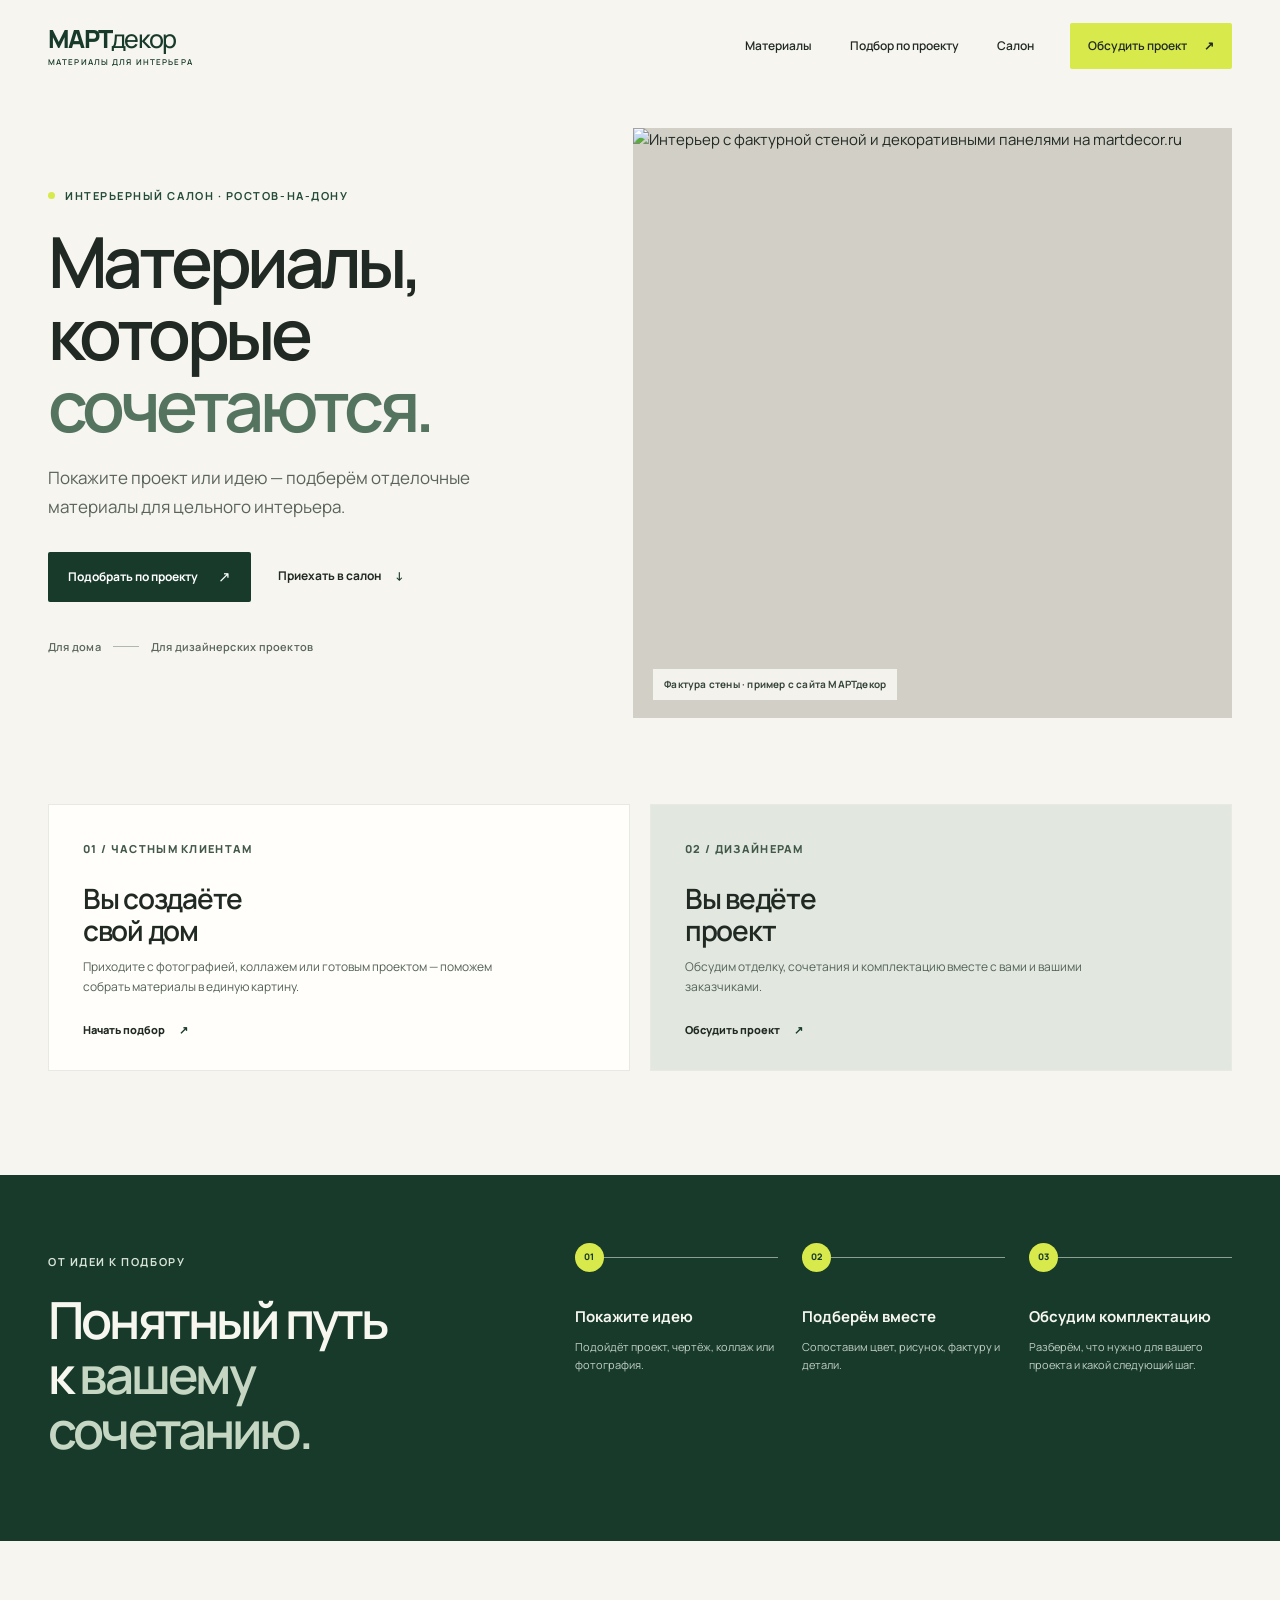
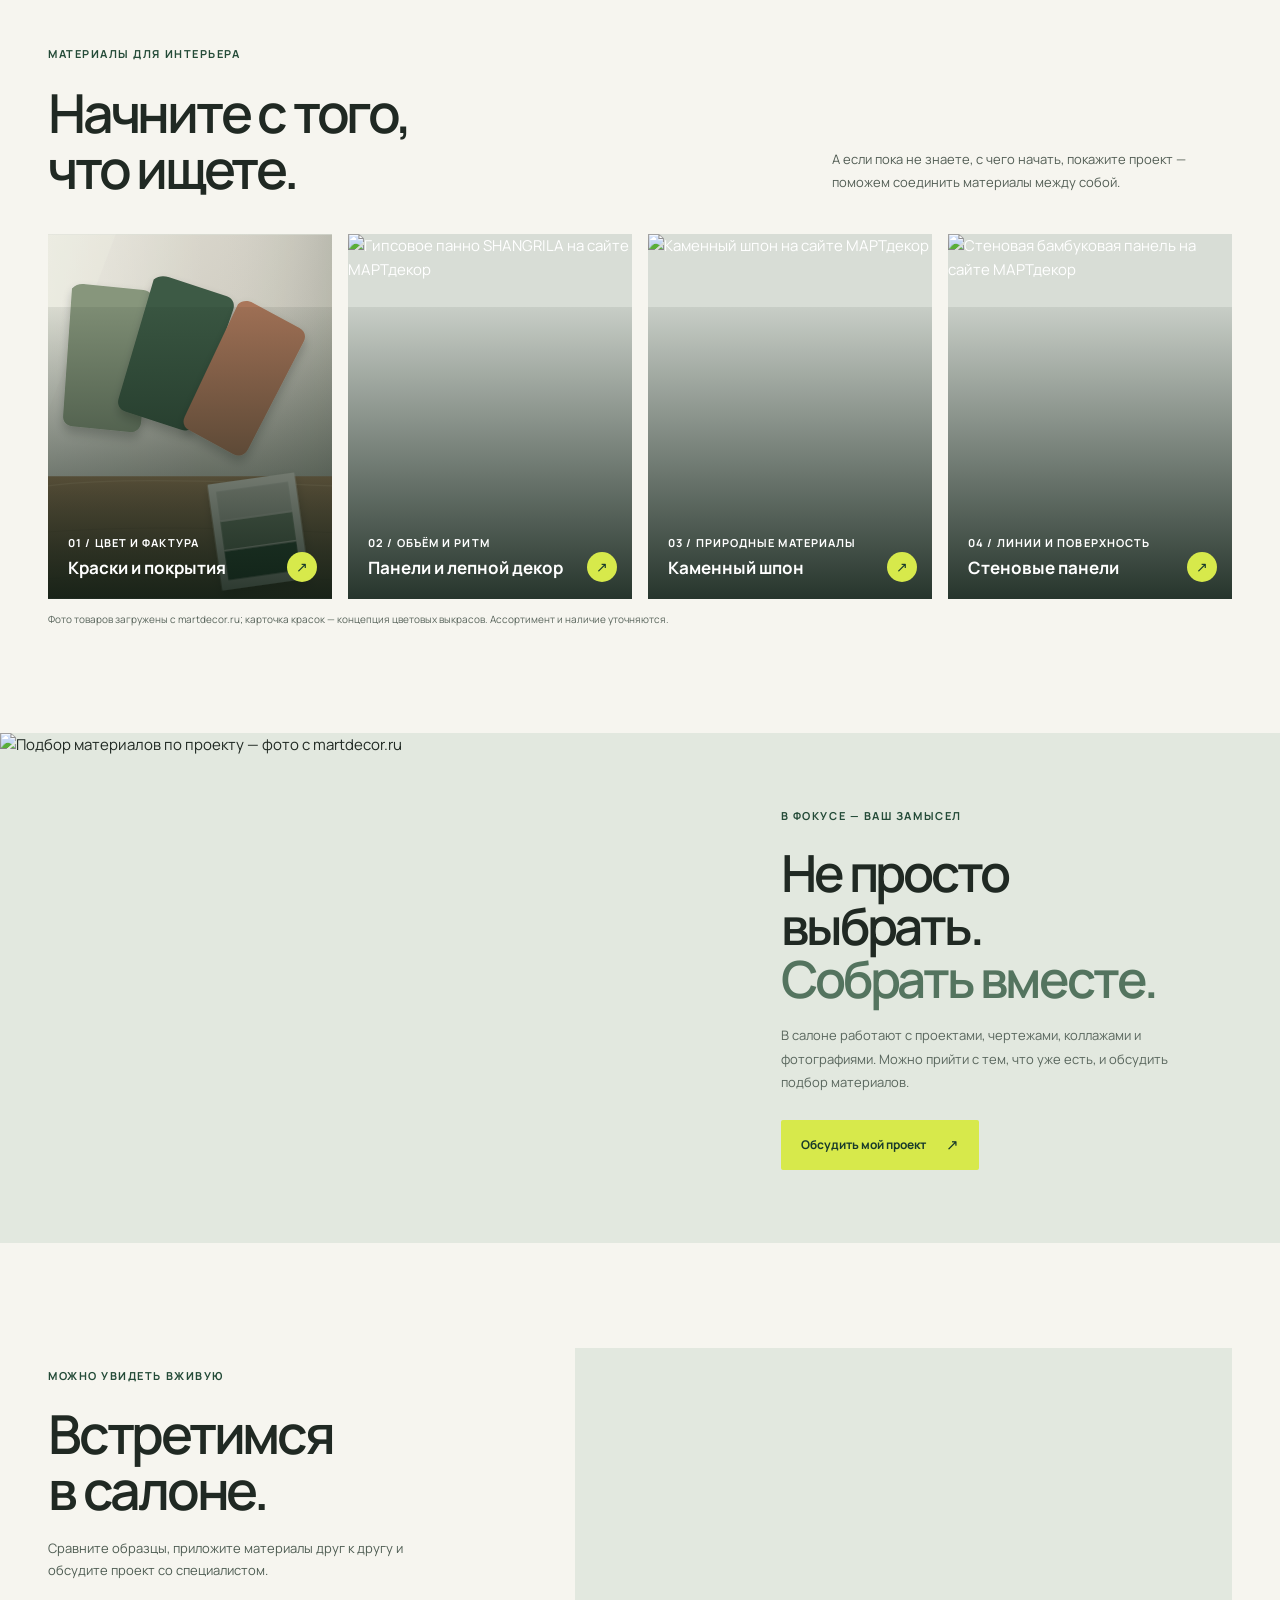
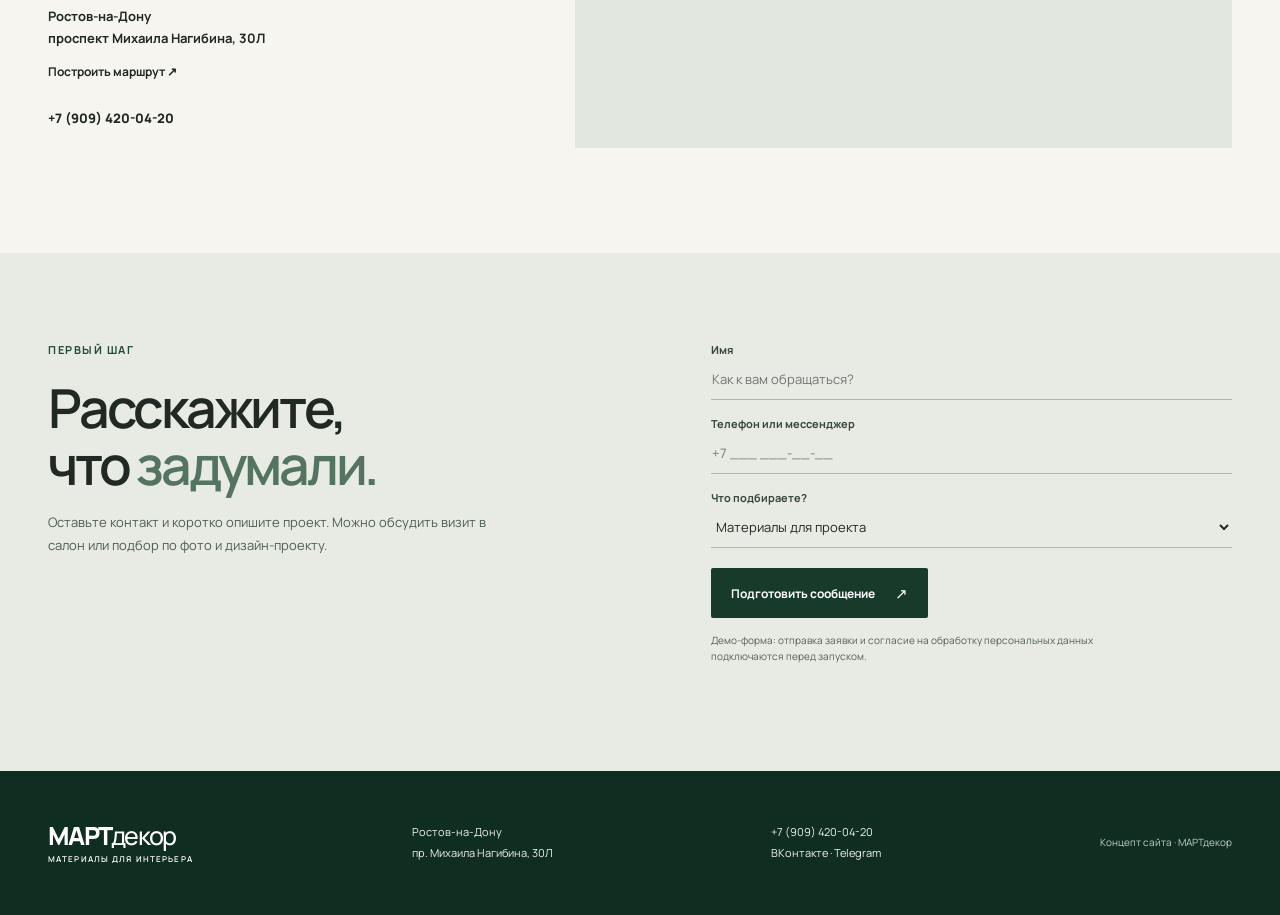
==== commit 11c2abfb: "Добавить карту салона и выкрасы краски" ====
--- a/prototype/index.html
+++ b/prototype/index.html
@@ -45,12 +45,12 @@
     <section class="catalog wrap" id="catalog">
       <div class="section-head"><div><p class="eyebrow">Материалы для интерьера</p><h2>Начните с того,<br>что ищете.</h2></div><p>А если пока не знаете, с чего начать, покажите проект — поможем соединить материалы между собой.</p></div>
       <div class="category-grid">
-        <a class="category" href="#request"><img src="https://martdecor.ru/img/60qXdVCB9crKVxqZ0guF2JXICCu8jie2vuNNWYnuD60/q:87/el:1/g:ce/w:888/h:888/resize:fill/aHR0cHM6Ly9zMy5yZWcuc29sdXRpb25zLzg5MzJhMWNhLTllNjItNDcwNC05ZWUyLTJjMzRiZTVlMzMwMy9pbWFnZXMvMjZkZTg5ZDAtZGM1OS00ZGU5LWFiZmMtN2UxNzY1ZTAwMTc2LTIwMjYtMDktMjZfMDktNTUtMDgucG5n.webp" alt="Краска Charmant Ultra на сайте МАРТдекор"><span class="category-title"><small>01 / цвет и фактура</small><b>Краски и покрытия</b></span><span class="arrow">↗</span></a>
+        <a class="category" href="#request"><img src="images/paint-swatch-study.svg" alt="Демонстрационные выкрасы в шалфейном, оливковом и терракотовом оттенках"><span class="category-title"><small>01 / цвет и фактура</small><b>Краски и покрытия</b></span><span class="arrow">↗</span></a>
         <a class="category" href="#request"><img src="https://martdecor.ru/img/LKhiLM6Fe5BabgI9BlRv-XWA5R-YB7ZKMBSHJBgRyuc/q:87/el:1/g:ce/w:888/h:888/resize:fill/aHR0cHM6Ly9zMy5yZWcuc29sdXRpb25zLzg5MzJhMWNhLTllNjItNDcwNC05ZWUyLTJjMzRiZTVlMzMwMy9pbWFnZXMvZTA0YWM1MDYtMWIxOC00OTI3LWIyZWYtMzk5NzUyNTJmOWRkLTIwMjYtMDktMjZfMDktNDQtMzMucG5n.webp" alt="Гипсовое панно SHANGRILA на сайте МАРТдекор"><span class="category-title"><small>02 / объём и ритм</small><b>Панели и лепной декор</b></span><span class="arrow">↗</span></a>
         <a class="category" href="#request"><img src="https://martdecor.ru/img/hs0puujSxpYG3iTMKGwZQgOrYNwfxzP2P4hXbhYasLs/q:87/el:1/g:ce/w:888/h:888/resize:fill/aHR0cHM6Ly9zMy5yZWcuc29sdXRpb25zLzg5MzJhMWNhLTllNjItNDcwNC05ZWUyLTJjMzRiZTVlMzMwMy9pbWFnZXMvYjY0MTA4N2QtYzhhYi00YWFjLWE3ODctMGQyZTJmZTZjMzA5LXQ1OWdpbzdwdTBtN3h4YnU1dG5tM2NzNWNqbHU5ZGZmLmpwZw.webp" alt="Каменный шпон на сайте МАРТдекор"><span class="category-title"><small>03 / природные материалы</small><b>Каменный шпон</b></span><span class="arrow">↗</span></a>
         <a class="category" href="#request"><img src="https://martdecor.ru/img/Hs_mVQXGdM2M0SmPz1rF4oIdmIa7DGzEKzxk4s8rhlw/q:87/el:1/g:ce/w:888/h:888/resize:fill/aHR0cHM6Ly9zMy5yZWcuc29sdXRpb25zLzg5MzJhMWNhLTllNjItNDcwNC05ZWUyLTJjMzRiZTVlMzMwMy9pbWFnZXMvOWQyMTFhNzQtMmM5ZS00MTE3LTk1ODktMDA0MWVjMDE5NDkxLTgwNzEud2VicA.webp" alt="Стеновая бамбуковая панель на сайте МАРТдекор"><span class="category-title"><small>04 / линии и поверхность</small><b>Стеновые панели</b></span><span class="arrow">↗</span></a>
       </div>
-      <p class="photo-note">Фото товаров загружены с martdecor.ru; актуальные ассортимент и наличие уточняются.</p>
+      <p class="photo-note">Фото товаров загружены с martdecor.ru; карточка красок — концепция цветовых выкрасов. Ассортимент и наличие уточняются.</p>
     </section>
 
     <section class="project-feature">
@@ -58,7 +58,7 @@
       <div class="project-copy"><p class="eyebrow">В фокусе — ваш замысел</p><h2>Не просто выбрать.<br><em>Собрать вместе.</em></h2><p>В салоне работают с проектами, чертежами, коллажами и фотографиями. Можно прийти с тем, что уже есть, и обсудить подбор материалов.</p><a class="button button-light" href="#request">Обсудить мой проект <b>↗</b></a></div>
     </section>
 
-    <section class="salon wrap" id="salon"><div class="salon-copy"><p class="eyebrow">Можно увидеть вживую</p><h2>Встретимся<br>в салоне.</h2><p>Сравните образцы, приложите материалы друг к другу и обсудите проект со специалистом.</p><address>Ростов-на-Дону<br>проспект Михаила Нагибина, 30Л</address><a class="text-link" href="https://yandex.ru/maps/?text=Ростов-на-Дону%20проспект%20Михаила%20Нагибина%2030Л" target="_blank" rel="noreferrer">Построить маршрут ↗</a><a class="phone" href="tel:+79094200420">+7 (909) 420-04-20</a></div><figure class="salon-photo"><img src="https://martdecor.ru/img/TIHfsJCB2tPSTwAefATydqmLHaHRTDli5_Z5d7L2ZfQ/q:87/el:1/g:ce/w:680/h:0/resize:fit/[base64].webp" alt="Подбор и комплектация материалов — фото с martdecor.ru"><figcaption>Материалы и детали для вашего проекта</figcaption></figure></section>
+    <section class="salon wrap" id="salon"><div class="salon-copy"><p class="eyebrow">Можно увидеть вживую</p><h2>Встретимся<br>в салоне.</h2><p>Сравните образцы, приложите материалы друг к другу и обсудите проект со специалистом.</p><address>Ростов-на-Дону<br>проспект Михаила Нагибина, 30Л</address><a class="text-link" href="https://yandex.ru/maps/?text=Ростов-на-Дону%20проспект%20Михаила%20Нагибина%2030Л" target="_blank" rel="noreferrer">Построить маршрут ↗</a><a class="phone" href="tel:+79094200420">+7 (909) 420-04-20</a></div><div class="salon-map"><iframe src="https://yandex.ru/map-widget/v1/?text=%D0%A0%D0%BE%D1%81%D1%82%D0%BE%D0%B2-%D0%BD%D0%B0-%D0%94%D0%BE%D0%BD%D1%83%2C%20%D0%BF%D1%80%D0%BE%D1%81%D0%BF%D0%B5%D0%BA%D1%82%20%D0%9C%D0%B8%D1%85%D0%B0%D0%B8%D0%BB%D0%B0%20%D0%9D%D0%B0%D0%B3%D0%B8%D0%B1%D0%B8%D0%BD%D0%B0%2C%2030%D0%9B&z=16" title="Карта: салон МАРТдекор, Ростов-на-Дону, проспект Михаила Нагибина, 30Л" loading="lazy" allowfullscreen="true" referrerpolicy="strict-origin-when-cross-origin"></iframe></div></section>
 
     <section class="request" id="request"><div class="wrap request-inner"><div><p class="eyebrow">Первый шаг</p><h2>Расскажите,<br>что <em>задумали.</em></h2><p>Оставьте контакт и коротко опишите проект. Можно обсудить визит в салон или подбор по фото и дизайн-проекту.</p></div><form id="request-form"><label>Имя<input name="name" placeholder="Как к вам обращаться?" autocomplete="name" required></label><label>Телефон или мессенджер<input name="contact" placeholder="+7 ___ ___-__-__" autocomplete="tel" required></label><label>Что подбираете?<select name="topic"><option>Материалы для проекта</option><option>Обои или фреска</option><option>Краска или декоративное покрытие</option><option>Панели или лепной декор</option><option>Другое</option></select></label><button class="button" type="submit">Подготовить сообщение <b>↗</b></button><small>Демо-форма: отправка заявки и согласие на обработку персональных данных подключаются перед запуском.</small><p class="form-result" aria-live="polite"></p></form></div></section>
   </main>
--- a/prototype/css/style.css
+++ b/prototype/css/style.css
@@ -81,8 +81,8 @@
 .salon address{margin-bottom:14px;font-size:13px;font-style:normal;font-weight:700;line-height:1.7}
 .salon .text-link{display:block;margin-bottom:24px}
 .phone{font-size:13px;font-weight:800;text-decoration:none}
-.salon-photo{position:relative;height:400px;margin:0;overflow:hidden;background:#d5d1c6}
-.salon-photo img{object-position:center}
+.salon-map{height:400px;overflow:hidden;background:#e2e8df}
+.salon-map iframe{display:block;width:100%;height:100%;border:0}
 .request{background:#e7ebe3}
 .request-inner{display:grid;grid-template-columns:1fr 1fr;gap:12%;padding-top:88px;padding-bottom:92px}
 .request-inner>div>p:not(.eyebrow){max-width:450px;margin:18px 0 0;color:#4f5d53;font-size:13px;line-height:1.75}
@@ -98,6 +98,6 @@
 .logo-light{color:#fff}
 .footer-inner>div,.footer-inner>div a{font-size:11px;line-height:1.9;text-decoration:none}
 .footer-inner>small{color:#c3d0c5;font-size:10px}
-@media(max-width:980px){.wrap{width:calc(100% - 56px)}.header nav{gap:20px}.hero{gap:5%;grid-template-columns:.94fr 1.06fr}.hero h1{font-size:58px}.hero-photo{min-height:380px}.process-inner{gap:5%}.category-title{left:13px;right:36px;bottom:14px}.category-title b{font-size:14px}.category-title small{font-size:10px}.arrow{right:10px;bottom:12px;width:26px;height:26px}.project-copy{padding:55px 45px}.salon-photo{height:350px}}
-@media(max-width:700px){.wrap{width:calc(100% - 40px)}.header{height:76px;gap:16px}.header nav{display:none;position:absolute;z-index:5;top:76px;left:0;right:0;padding:18px 20px;background:var(--paper);border-bottom:1px solid var(--line);flex-direction:column;gap:18px}.header nav.open{display:flex}.header-cta{display:none}.menu{display:block}.logo{font-size:23px}.hero{grid-template-columns:1fr;gap:29px;padding-top:36px;padding-bottom:56px}.hero-copy{padding:0}.hero h1{font-size:clamp(45px,12vw,63px)}.lead{font-size:15px}.hero-photo{height:350px;min-height:0}.hero-actions{gap:18px}.hero-meta{margin-top:25px;font-size:11px}.audiences{grid-template-columns:1fr;gap:12px;padding-bottom:66px}.audience{min-height:210px;padding:25px}.audience h2{margin-top:17px;font-size:25px}.process-inner{grid-template-columns:1fr;gap:48px;padding-top:58px;padding-bottom:64px}.process h2{font-size:40px}.steps{grid-template-columns:1fr;gap:25px;margin-left:8px}.steps li{padding:0 0 0 40px;border-top:0;border-left:1px solid #8ba090;min-height:85px}.steps li>span{top:0;left:-15px}.steps p{max-width:320px}.catalog{padding-top:67px;padding-bottom:68px}.section-head{display:block;margin-bottom:24px}.section-head h2,.salon h2,.request h2{font-size:39px}.section-head>p{margin-top:17px;font-size:12px}.category-grid{grid-template-columns:repeat(2,1fr);gap:10px}.category{aspect-ratio:.78}.category-title{left:12px;right:10px;bottom:13px}.category-title small{font-size:9px}.category-title b{font-size:13px}.category .arrow{top:10px;right:10px;bottom:auto;width:25px;height:25px}.project-feature{grid-template-columns:1fr}.project-image{min-height:0;height:310px;order:1}.project-copy{padding:55px 20px 58px;order:2}.project-copy h2{font-size:42px}.salon{grid-template-columns:1fr;gap:30px;padding-top:68px;padding-bottom:68px}.salon-photo{height:290px;order:-1}.salon-copy>p:not(.eyebrow){font-size:12px}.request-inner{grid-template-columns:1fr;gap:28px;padding-top:62px;padding-bottom:66px}.request-inner>div>p:not(.eyebrow){font-size:12px}.footer-inner{display:grid;grid-template-columns:1fr 1fr;gap:22px;padding-top:25px;padding-bottom:25px}.footer-inner>small{grid-column:1/-1}.footer-inner>div{font-size:11px}}
+@media(max-width:980px){.wrap{width:calc(100% - 56px)}.header nav{gap:20px}.hero{gap:5%;grid-template-columns:.94fr 1.06fr}.hero h1{font-size:58px}.hero-photo{min-height:380px}.process-inner{gap:5%}.category-title{left:13px;right:36px;bottom:14px}.category-title b{font-size:14px}.category-title small{font-size:10px}.arrow{right:10px;bottom:12px;width:26px;height:26px}.project-copy{padding:55px 45px}.salon-map{height:350px}}
+@media(max-width:700px){.wrap{width:calc(100% - 40px)}.header{height:76px;gap:16px}.header nav{display:none;position:absolute;z-index:5;top:76px;left:0;right:0;padding:18px 20px;background:var(--paper);border-bottom:1px solid var(--line);flex-direction:column;gap:18px}.header nav.open{display:flex}.header-cta{display:none}.menu{display:block}.logo{font-size:23px}.hero{grid-template-columns:1fr;gap:29px;padding-top:36px;padding-bottom:56px}.hero-copy{padding:0}.hero h1{font-size:clamp(45px,12vw,63px)}.lead{font-size:15px}.hero-photo{height:350px;min-height:0}.hero-actions{gap:18px}.hero-meta{margin-top:25px;font-size:11px}.audiences{grid-template-columns:1fr;gap:12px;padding-bottom:66px}.audience{min-height:210px;padding:25px}.audience h2{margin-top:17px;font-size:25px}.process-inner{grid-template-columns:1fr;gap:48px;padding-top:58px;padding-bottom:64px}.process h2{font-size:40px}.steps{grid-template-columns:1fr;gap:25px;margin-left:8px}.steps li{padding:0 0 0 40px;border-top:0;border-left:1px solid #8ba090;min-height:85px}.steps li>span{top:0;left:-15px}.steps p{max-width:320px}.catalog{padding-top:67px;padding-bottom:68px}.section-head{display:block;margin-bottom:24px}.section-head h2,.salon h2,.request h2{font-size:39px}.section-head>p{margin-top:17px;font-size:12px}.category-grid{grid-template-columns:repeat(2,1fr);gap:10px}.category{aspect-ratio:.78}.category-title{left:12px;right:10px;bottom:13px}.category-title small{font-size:9px}.category-title b{font-size:13px}.category .arrow{top:10px;right:10px;bottom:auto;width:25px;height:25px}.project-feature{grid-template-columns:1fr}.project-image{min-height:0;height:310px;order:1}.project-copy{padding:55px 20px 58px;order:2}.project-copy h2{font-size:42px}.salon{grid-template-columns:1fr;gap:30px;padding-top:68px;padding-bottom:68px}.salon-map{height:290px;order:-1}.salon-copy>p:not(.eyebrow){font-size:12px}.request-inner{grid-template-columns:1fr;gap:28px;padding-top:62px;padding-bottom:66px}.request-inner>div>p:not(.eyebrow){font-size:12px}.footer-inner{display:grid;grid-template-columns:1fr 1fr;gap:22px;padding-top:25px;padding-bottom:25px}.footer-inner>small{grid-column:1/-1}.footer-inner>div{font-size:11px}}
 @media(prefers-reduced-motion:reduce){html{scroll-behavior:auto}*,*::before,*::after{transition:none!important}}
